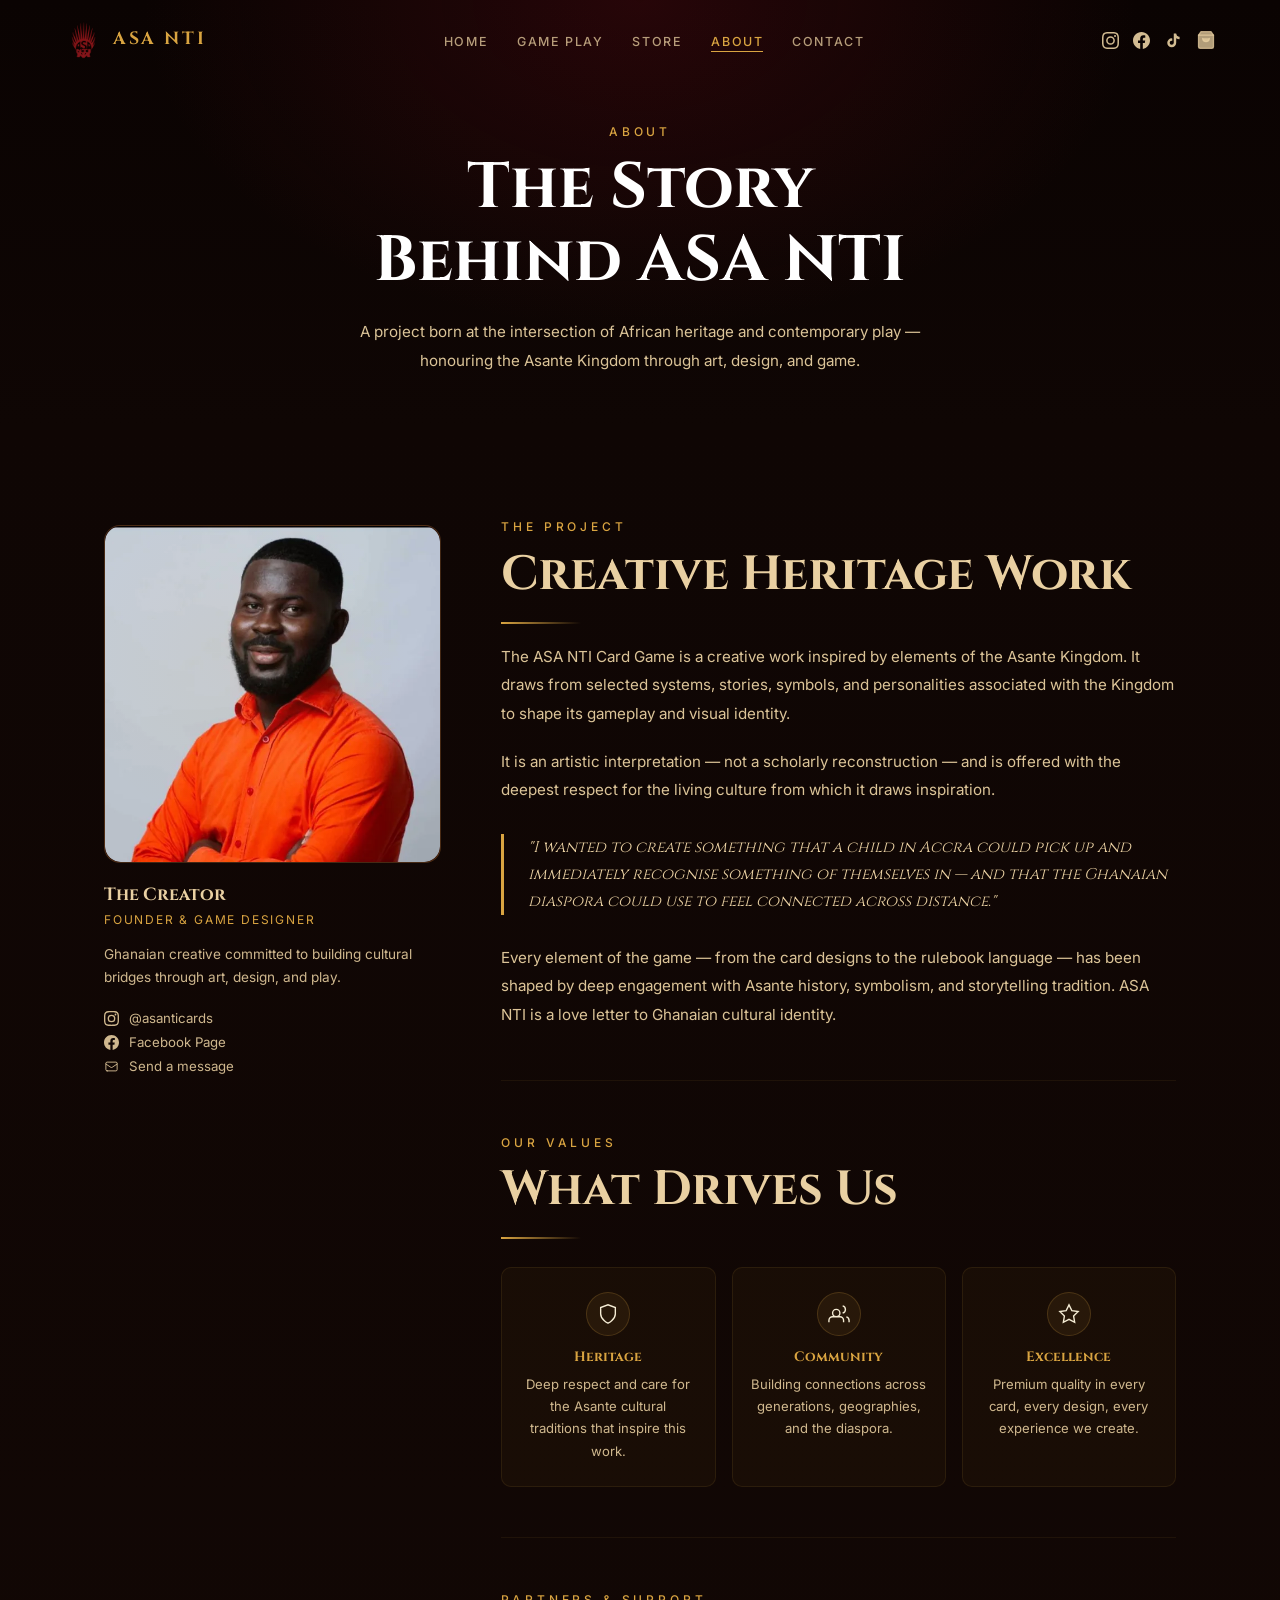
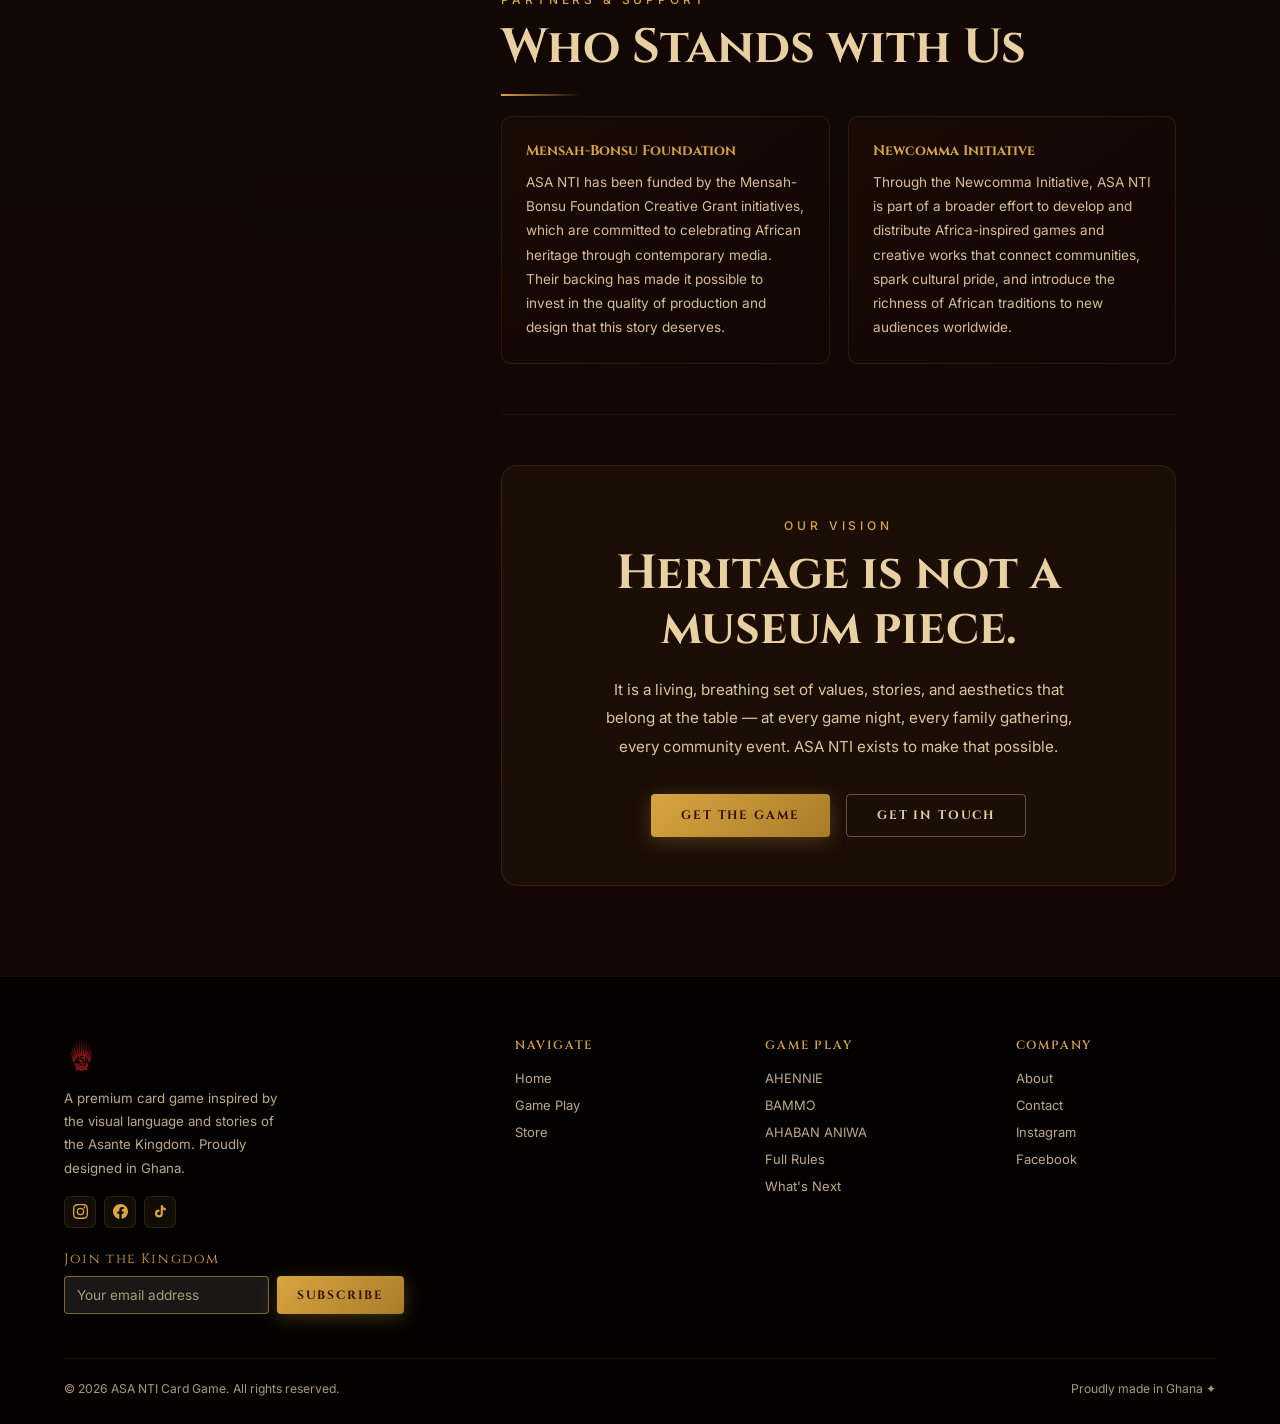
==== about.html @ e71001a2 "Fix the shipping tile, add newsletter signup everywhere, label the bundle saving Shipping - Over GH₵" ====
<!DOCTYPE html>
<html lang="en">
<head>
<meta charset="UTF-8">
<meta name="viewport" content="width=device-width, initial-scale=1.0">
<title>About — ASA NTI</title>
<meta name="description" content="The story behind ASA NTI — a card game celebrating Asante heritage, Adinkra symbolism and Ghanaian culture.">
<link rel="canonical" href="https://asanticards.com/about.html">
<meta name="theme-color" content="#0A0302">
<link rel="icon" href="images/favicon.ico" sizes="any">
<link rel="icon" type="image/png" sizes="32x32" href="images/favicon-32.png">
<link rel="icon" type="image/png" sizes="192x192" href="images/favicon-192.png">
<link rel="apple-touch-icon" href="images/apple-touch-icon.png">
<meta property="og:type" content="website">
<meta property="og:site_name" content="ASA NTI">
<meta property="og:title" content="About — ASA NTI">
<meta property="og:description" content="The story behind ASA NTI — a card game celebrating Asante heritage, Adinkra symbolism and Ghanaian culture.">
<meta property="og:url" content="https://asanticards.com/about.html">
<meta property="og:image" content="https://asanticards.com/images/og-image.jpg">
<meta property="og:image:width" content="1200">
<meta property="og:image:height" content="630">
<meta property="og:image:alt" content="The ASA NTI card game box">
<meta name="twitter:card" content="summary_large_image">
<meta name="twitter:title" content="About — ASA NTI">
<meta name="twitter:description" content="The story behind ASA NTI — a card game celebrating Asante heritage, Adinkra symbolism and Ghanaian culture.">
<meta name="twitter:image" content="https://asanticards.com/images/og-image.jpg">
<link rel="preconnect" href="https://fonts.googleapis.com">
<link rel="preconnect" href="https://fonts.gstatic.com" crossorigin>
<link href="https://fonts.googleapis.com/css2?family=Cinzel:wght@400;600;700;900&family=Cinzel+Decorative:wght@400;700&family=Inter:wght@300;400;500;600&display=swap" rel="stylesheet">
<script src="https://js.paystack.co/v1/inline.js" defer></script>
<link rel="stylesheet" href="css/main.css?v=20261025c">
</head>
<body>

<!-- MOBILE MENU -->
<div class="mobile-menu" id="mobileMenu">
  <button class="mobile-close" onclick="toggleMobile()">✕</button>
  <a href="index.html" onclick="toggleMobile()">Home</a>
  <a href="rules.html" onclick="toggleMobile()">Game Play</a>
  <a href="store.html" onclick="toggleMobile()">Store</a>
  <a href="about.html" onclick="toggleMobile()">About</a>
  <a href="contact.html" onclick="toggleMobile()">Contact</a>
</div>

<!-- NAV -->
<nav id="mainNav">
  <a class="nav-logo" href="index.html" aria-label="ASA NTI home"><img id="nav-logo-img" src="" alt="" style="height:42px;width:auto;object-fit:contain"><span class="nav-logo-text">ASA NTI</span></a>
  <ul class="nav-links">
    <li><a href="index.html" data-page="home">Home</a></li>
    <li><a href="rules.html" data-page="game">Game Play</a></li>
    <li><a href="store.html" data-page="store">Store</a></li>
    <li><a href="about.html" data-page="about" class="active">About</a></li>
    <li><a href="contact.html" data-page="contact">Contact</a></li>
  </ul>
  <div class="nav-social">
    <a href="https://www.instagram.com/asanticards/" target="_blank" aria-label="Instagram"><svg viewBox="0 0 24 24"><path d="M12 2.163c3.204 0 3.584.012 4.85.07 3.252.148 4.771 1.691 4.919 4.919.058 1.265.069 1.645.069 4.849 0 3.205-.012 3.584-.069 4.849-.149 3.225-1.664 4.771-4.919 4.919-1.266.058-1.644.07-4.85.07-3.204 0-3.584-.012-4.849-.07-3.26-.149-4.771-1.699-4.919-4.92-.058-1.265-.07-1.644-.07-4.849 0-3.204.013-3.583.07-4.849.149-3.227 1.664-4.771 4.919-4.919 1.266-.057 1.645-.069 4.849-.069zM12 0C8.741 0 8.333.014 7.053.072 2.695.272.273 2.69.073 7.052.014 8.333 0 8.741 0 12c0 3.259.014 3.668.072 4.948.2 4.358 2.618 6.78 6.98 6.98C8.333 23.986 8.741 24 12 24c3.259 0 3.668-.014 4.948-.072 4.354-.2 6.782-2.618 6.979-6.98.059-1.28.073-1.689.073-4.948 0-3.259-.014-3.667-.072-4.947-.196-4.354-2.617-6.78-6.979-6.98C15.668.014 15.259 0 12 0zm0 5.838a6.162 6.162 0 100 12.324 6.162 6.162 0 000-12.324zM12 16a4 4 0 110-8 4 4 0 010 8zm6.406-11.845a1.44 1.44 0 100 2.881 1.44 1.44 0 000-2.881z"/></svg></a>
    <a href="https://web.facebook.com/profile.php?id=61589211744830" target="_blank" aria-label="Facebook"><svg viewBox="0 0 24 24"><path d="M24 12.073c0-6.627-5.373-12-12-12s-12 5.373-12 12c0 5.99 4.388 10.954 10.125 11.854v-8.385H7.078v-3.47h3.047V9.43c0-3.007 1.792-4.669 4.533-4.669 1.312 0 2.686.235 2.686.235v2.953H15.83c-1.491 0-1.956.925-1.956 1.874v2.25h3.328l-.532 3.47h-2.796v8.385C19.612 23.027 24 18.062 24 12.073z"/></svg></a>
    <a href="https://www.tiktok.com/@asanticards" target="_blank" aria-label="TikTok"><svg viewBox="0 0 24 24"><path d="M19.59 6.69a4.83 4.83 0 01-3.77-4.25V2h-3.45v13.67a2.89 2.89 0 01-2.88 2.5 2.89 2.89 0 01-2.89-2.89 2.89 2.89 0 012.89-2.89c.28 0 .54.04.79.1V9.01a6.33 6.33 0 00-.79-.05 6.34 6.34 0 00-6.34 6.34 6.34 6.34 0 006.34 6.34 6.34 6.34 0 006.33-6.34V8.69a8.17 8.17 0 004.78 1.52V6.75a4.86 4.86 0 01-1.01-.06z"/></svg></a>
    <button class="cart-nav-btn" onclick="openCart()" aria-label="Cart">
      <svg viewBox="0 0 24 24" fill="none" stroke="currentColor" stroke-width="1.5" stroke-linecap="round" stroke-linejoin="round"><path d="M6 2L3 6v14a2 2 0 002 2h14a2 2 0 002-2V6l-3-4z"/><line x1="3" y1="6" x2="21" y2="6"/><path d="M16 10a4 4 0 01-8 0"/></svg>
      <span class="cart-badge" id="cartBadge">0</span>
    </button>
  </div>
  <button class="nav-toggle" onclick="toggleMobile()" aria-label="Menu"><span></span><span></span><span></span></button>
</nav>

<!-- ═══════════════════════ HOME ═══════════════════════ -->
<div id="about" class="page-section">
  <div class="page-hero" style="background:radial-gradient(ellipse at 50% 0%,rgba(123,15,26,0.25) 0%,transparent 55%),linear-gradient(180deg,#0A0302,#0F0604)">
    <div class="s-label">About</div>
    <h1 class="s-title hero-size">The Story<br>Behind ASA NTI</h1>
    <p class="s-body">A project born at the intersection of African heritage and contemporary play — honouring the Asante Kingdom through art, design, and game.</p>
  </div>

  <section style="background:linear-gradient(180deg,#0F0604,#130805)">
    <div class="section-wrap">
      <div class="creator-split reveal">
        <div class="creator-sidebar">
          <div class="creator-avatar-lg"><img src="images/creator.webp" width="600" height="611" loading="lazy" decoding="async" alt="The creator of ASA NTI" style="width:100%;height:100%;object-fit:cover;object-position:center top;border-radius:var(--r)"></div>
          <div class="creator-name">The Creator</div>
          <div class="creator-role">Founder & Game Designer</div>
          <p style="font-size:0.85rem;line-height:1.75;color:rgba(233,208,162,0.88)">Ghanaian creative committed to building cultural bridges through art, design, and play.</p>
          <div class="creator-links">
            <a href="https://www.instagram.com/asanticards/" target="_blank" class="creator-link"><svg viewBox="0 0 24 24"><path d="M12 2.163c3.204 0 3.584.012 4.85.07 3.252.148 4.771 1.691 4.919 4.919.058 1.265.069 1.645.069 4.849 0 3.205-.012 3.584-.069 4.849-.149 3.225-1.664 4.771-4.919 4.919-1.266.058-1.644.07-4.85.07-3.204 0-3.584-.012-4.849-.07-3.26-.149-4.771-1.699-4.919-4.92-.058-1.265-.07-1.644-.07-4.849 0-3.204.013-3.583.07-4.849.149-3.227 1.664-4.771 4.919-4.919 1.266-.057 1.645-.069 4.849-.069zM12 0C8.741 0 8.333.014 7.053.072 2.695.272.273 2.69.073 7.052.014 8.333 0 8.741 0 12c0 3.259.014 3.668.072 4.948.2 4.358 2.618 6.78 6.98 6.98C8.333 23.986 8.741 24 12 24c3.259 0 3.668-.014 4.948-.072 4.354-.2 6.782-2.618 6.979-6.98.059-1.28.073-1.689.073-4.948 0-3.259-.014-3.667-.072-4.947-.196-4.354-2.617-6.78-6.979-6.98C15.668.014 15.259 0 12 0zm0 5.838a6.162 6.162 0 100 12.324 6.162 6.162 0 000-12.324zM12 16a4 4 0 110-8 4 4 0 010 8zm6.406-11.845a1.44 1.44 0 100 2.881 1.44 1.44 0 000-2.881z"/></svg>@asanticards</a>
            <a href="https://web.facebook.com/profile.php?id=61589211744830" target="_blank" class="creator-link"><svg viewBox="0 0 24 24"><path d="M24 12.073c0-6.627-5.373-12-12-12s-12 5.373-12 12c0 5.99 4.388 10.954 10.125 11.854v-8.385H7.078v-3.47h3.047V9.43c0-3.007 1.792-4.669 4.533-4.669 1.312 0 2.686.235 2.686.235v2.953H15.83c-1.491 0-1.956.925-1.956 1.874v2.25h3.328l-.532 3.47h-2.796v8.385C19.612 23.027 24 18.062 24 12.073z"/></svg>Facebook Page</a>
            <a class="creator-link" href="contact.html"><svg viewBox="0 0 24 24"><path d="M3 8l7.89 5.26a2 2 0 002.22 0L21 8M5 19h14a2 2 0 002-2V7a2 2 0 00-2-2H5a2 2 0 00-2 2v10a2 2 0 002 2z" fill="none" stroke="currentColor" stroke-width="1.5" stroke-linecap="round"/></svg>Send a message</a>
          </div>
        </div>
        <div>
          <div class="about-section-block">
            <div class="s-label">The Project</div>
            <h2 class="s-title">Creative Heritage Work</h2>
            <div class="deco-line"></div>
            <p class="s-body" style="margin-bottom:1.2rem">The ASA NTI Card Game is a creative work inspired by elements of the Asante Kingdom. It draws from selected systems, stories, symbols, and personalities associated with the Kingdom to shape its gameplay and visual identity.</p>
            <p class="s-body" style="margin-bottom:1.2rem">It is an artistic interpretation — not a scholarly reconstruction — and is offered with the deepest respect for the living culture from which it draws inspiration.</p>
            <div class="pullquote">"I wanted to create something that a child in Accra could pick up and immediately recognise something of themselves in — and that the Ghanaian diaspora could use to feel connected across distance."</div>
            <p class="s-body">Every element of the game — from the card designs to the rulebook language — has been shaped by deep engagement with Asante history, symbolism, and storytelling tradition. ASA NTI is a love letter to Ghanaian cultural identity.</p>
          </div>
          <div class="about-section-block">
            <div class="s-label">Our Values</div>
            <h2 class="s-title">What Drives Us</h2>
            <div class="deco-line"></div>
            <div class="value-grid">
              <div class="value-item"><div class="value-icon"><svg viewBox="0 0 24 24"><path d="M12 22s8-4 8-10V5l-8-3-8 3v7c0 6 8 10 8 10z" fill="none" stroke="currentColor" stroke-width="1.5"/></svg></div><div class="value-title">Heritage</div><p class="value-text">Deep respect and care for the Asante cultural traditions that inspire this work.</p></div>
              <div class="value-item"><div class="value-icon"><svg viewBox="0 0 24 24"><path d="M17 21v-2a4 4 0 00-4-4H5a4 4 0 00-4 4v2M23 21v-2a4 4 0 00-3-3.87M9 7a4 4 0 100 8 4 4 0 000-8zM16 3.13a4 4 0 010 7.75" fill="none" stroke="currentColor" stroke-width="1.5"/></svg></div><div class="value-title">Community</div><p class="value-text">Building connections across generations, geographies, and the diaspora.</p></div>
              <div class="value-item"><div class="value-icon"><svg viewBox="0 0 24 24"><polygon points="12,2 15.09,8.26 22,9.27 17,14.14 18.18,21.02 12,17.77 5.82,21.02 7,14.14 2,9.27 8.91,8.26" fill="none" stroke="currentColor" stroke-width="1.5"/></svg></div><div class="value-title">Excellence</div><p class="value-text">Premium quality in every card, every design, every experience we create.</p></div>
            </div>
          </div>
          <div class="about-section-block">
            <div class="s-label">Partners & Support</div>
            <h2 class="s-title">Who Stands with Us</h2>
            <div class="deco-line"></div>
            <div class="partner-grid">
              <div class="partner-card"><div class="partner-name">Mensah-Bonsu Foundation</div><p class="partner-desc">ASA NTI has been funded by the Mensah-Bonsu Foundation Creative Grant initiatives, which are committed to celebrating African heritage through contemporary media. Their backing has made it possible to invest in the quality of production and design that this story deserves.</p></div>
              <div class="partner-card"><div class="partner-name">Newcomma Initiative</div><p class="partner-desc">Through the Newcomma Initiative, ASA NTI is part of a broader effort to develop and distribute Africa-inspired games and creative works that connect communities, spark cultural pride, and introduce the richness of African traditions to new audiences worldwide.</p></div>
            </div>
          </div>
          <div class="about-section-block">
            <div style="text-align:center;background:rgba(217,164,65,0.04);border:1px solid rgba(217,164,65,0.12);border-radius:var(--r);padding:48px 36px">
              <div class="s-label">Our Vision</div>
              <h2 class="s-title" style="text-align:center">Heritage is not a museum piece.</h2>
              <p class="s-body" style="max-width:480px;margin:1rem auto 2rem;text-align:center">It is a living, breathing set of values, stories, and aesthetics that belong at the table — at every game night, every family gathering, every community event. ASA NTI exists to make that possible.</p>
              <div style="display:flex;gap:1rem;justify-content:center;flex-wrap:wrap">
                <a class="btn btn-gold" href="store.html">Get the Game</a>
                <a class="btn btn-outline" href="contact.html">Get in Touch</a>
              </div>
            </div>
          </div>
        </div>
      </div>
    </div>
  </section>
</div>

<!-- ═══════════════════════ CONTACT ═══════════════════════ -->

<!-- ═══════════════════════ FOOTER ═══════════════════════ -->
<footer>
  <div class="footer-inner">
    <div class="footer-top">
      <div class="footer-brand">
        <a class="nav-logo" href="index.html"><img id="nav-logo-img" src="" alt="ASA NTI" style="height:42px;width:auto;object-fit:contain"></a>
        <p>A premium card game inspired by the visual language and stories of the Asante Kingdom. Proudly designed in Ghana.</p>
        <div class="footer-social">
          <a href="https://www.instagram.com/asanticards/" target="_blank" class="footer-soc" aria-label="Instagram"><svg viewBox="0 0 24 24"><path d="M12 2.163c3.204 0 3.584.012 4.85.07 3.252.148 4.771 1.691 4.919 4.919.058 1.265.069 1.645.069 4.849 0 3.205-.012 3.584-.069 4.849-.149 3.225-1.664 4.771-4.919 4.919-1.266.058-1.644.07-4.85.07-3.204 0-3.584-.012-4.849-.07-3.26-.149-4.771-1.699-4.919-4.92-.058-1.265-.07-1.644-.07-4.849 0-3.204.013-3.583.07-4.849.149-3.227 1.664-4.771 4.919-4.919 1.266-.057 1.645-.069 4.849-.069zM12 0C8.741 0 8.333.014 7.053.072 2.695.272.273 2.69.073 7.052.014 8.333 0 8.741 0 12c0 3.259.014 3.668.072 4.948.2 4.358 2.618 6.78 6.98 6.98C8.333 23.986 8.741 24 12 24c3.259 0 3.668-.014 4.948-.072 4.354-.2 6.782-2.618 6.979-6.98.059-1.28.073-1.689.073-4.948 0-3.259-.014-3.667-.072-4.947-.196-4.354-2.617-6.78-6.979-6.98C15.668.014 15.259 0 12 0zm0 5.838a6.162 6.162 0 100 12.324 6.162 6.162 0 000-12.324zM12 16a4 4 0 110-8 4 4 0 010 8zm6.406-11.845a1.44 1.44 0 100 2.881 1.44 1.44 0 000-2.881z"/></svg></a>
          <a href="https://web.facebook.com/profile.php?id=61589211744830" target="_blank" class="footer-soc" aria-label="Facebook"><svg viewBox="0 0 24 24"><path d="M24 12.073c0-6.627-5.373-12-12-12s-12 5.373-12 12c0 5.99 4.388 10.954 10.125 11.854v-8.385H7.078v-3.47h3.047V9.43c0-3.007 1.792-4.669 4.533-4.669 1.312 0 2.686.235 2.686.235v2.953H15.83c-1.491 0-1.956.925-1.956 1.874v2.25h3.328l-.532 3.47h-2.796v8.385C19.612 23.027 24 18.062 24 12.073z"/></svg></a>
          <a href="https://www.tiktok.com/@asanticards" target="_blank" class="footer-soc" aria-label="TikTok"><svg viewBox="0 0 24 24"><path d="M19.59 6.69a4.83 4.83 0 01-3.77-4.25V2h-3.45v13.67a2.89 2.89 0 01-2.88 2.5 2.89 2.89 0 01-2.89-2.89 2.89 2.89 0 012.89-2.89c.28 0 .54.04.79.1V9.01a6.33 6.33 0 00-.79-.05 6.34 6.34 0 00-6.34 6.34 6.34 6.34 0 006.34 6.34 6.34 6.34 0 006.33-6.34V8.69a8.17 8.17 0 004.78 1.52V6.75a4.86 4.86 0 01-1.01-.06z"/></svg></a>
        </div>
        <div class="footer-nl">
          <div class="footer-nl-title">Join the Kingdom</div>
          <form class="nl-form" onsubmit="event.preventDefault();handleNewsletterSubmit(this)">
            <input class="nl-input" type="email" placeholder="Your email address" aria-label="Email address" autocomplete="email" required>
            <button class="btn btn-gold btn-sm" type="submit">Subscribe</button>
          </form>
        </div>
      </div>
      <div class="footer-col">
        <h4>Navigate</h4>
        <ul>
          <li><a href="index.html">Home</a></li>
          <li><a href="rules.html">Game Play</a></li>
          <li><a href="store.html">Store</a></li>
        </ul>
      </div>
      <div class="footer-col">
        <h4>Game Play</h4>
        <ul>
          <li><a href="rules.html">AHENNIE</a></li>
          <li><a href="rules.html">BAMMƆ</a></li>
          <li><a href="rules.html">AHABAN ANIWA</a></li>
          <li><a href="rules.html">Full Rules</a></li>
          <li><a href="rules.html">What's Next</a></li>
        </ul>
      </div>
      <div class="footer-col">
        <h4>Company</h4>
        <ul>
          <li><a href="about.html">About</a></li>
          <li><a href="contact.html">Contact</a></li>
          <li><a href="https://www.instagram.com/asanticards/" target="_blank">Instagram</a></li>
          <li><a href="https://web.facebook.com/profile.php?id=61589211744830" target="_blank">Facebook</a></li>
        </ul>
      </div>
    </div>
    <div class="footer-bottom">
      <span>© <span class="footer-year">2026</span> ASA NTI Card Game. All rights reserved.</span>
      <span>Proudly made in Ghana ✦</span>
    </div>
  </div>
</footer>



<!-- ═══════════ CART DRAWER ═══════════ -->
<div class="cart-overlay" id="cartOverlay" onclick="closeCart()"></div>
<div class="cart-drawer" id="cartDrawer">
  <div class="cart-head">
    <div class="cart-title">Your Cart</div>
    <button class="cart-close" onclick="closeCart()"><svg viewBox="0 0 24 24"><path d="M18 6L6 18M6 6l12 12"/></svg></button>
  </div>
  <div class="cart-body" id="cartBody">
    <div class="cart-empty" id="cartEmpty">
      <svg viewBox="0 0 24 24"><path d="M6 2L3 6v14a2 2 0 002 2h14a2 2 0 002-2V6l-3-4z"/><line x1="3" y1="6" x2="21" y2="6"/><path d="M16 10a4 4 0 01-8 0"/></svg>
      <div>Your cart is empty</div>
      <div style="font-size:0.75rem;margin-top:6px;opacity:0.6">Add a product to get started</div>
    </div>
  </div>
  <div class="cart-foot" id="cartFoot" style="display:none">
    <div class="cart-subtotal"><span>Subtotal</span><span id="cartSubtotal">GH₵ 0</span></div>
    <div class="cart-subtotal"><span>Shipping</span><span id="cartShippingDisplay">Calculated at checkout</span></div>
    <div class="cart-total-row"><span>Total</span><span id="cartTotal">GH₵ 0</span></div>
    <button class="cart-checkout-btn" onclick="openCheckout()">Proceed to Checkout →</button>
    <p style="font-size:0.75rem;color:rgba(233,208,162,0.73);text-align:center;margin-top:10px">Secure payment via Paystack ✦ Free shipping over GH₵ 200</p>
  </div>
</div>

<!-- ═══════════ CHECKOUT MODAL ═══════════ -->
<div class="modal-overlay" id="checkoutOverlay">
  <div class="checkout-modal" id="checkoutModal">
    <div class="checkout-head">
      <div class="checkout-title" id="checkoutModalTitle">Checkout</div>
      <button class="cart-close" onclick="closeCheckout()"><svg viewBox="0 0 24 24"><path d="M18 6L6 18M6 6l12 12"/></svg></button>
    </div>
    <div id="checkoutContent">
      <div class="checkout-body">
        <div class="checkout-grid">
          <div class="co-section-title">Contact Details</div>
          <div class="co-field"><label class="co-label">First Name</label><input class="co-input" id="co_first" placeholder="Kwame" autocomplete="given-name"></div>
          <div class="co-field"><label class="co-label">Last Name</label><input class="co-input" id="co_last" placeholder="Mensah" autocomplete="family-name"></div>
          <div class="co-field full"><label class="co-label">Email Address</label><input class="co-input" id="co_email" type="email" placeholder="you@email.com" autocomplete="email"></div>
          <div class="co-field full"><label class="co-label">Phone Number</label><input class="co-input" id="co_phone" type="tel" placeholder="+233 24 000 0000" autocomplete="tel"></div>

          <div class="co-section-title">Delivery Address</div>
          <div class="co-field full"><label class="co-label">Street Address</label><input class="co-input" id="co_addr" placeholder="123 Independence Ave" autocomplete="street-address"></div>
          <div class="co-field"><label class="co-label">City</label><input class="co-input" id="co_city" placeholder="Accra" autocomplete="address-level2"></div>
          <div class="co-field"><label class="co-label">Country</label>
            <select class="co-input" id="co_country">
              <option value="GH">Ghana</option>
              <option value="NG">Nigeria</option>
              <option value="UK">United Kingdom</option>
              <option value="US">United States</option>
              <option value="CA">Canada</option>
              <option value="other">Other</option>
            </select>
          </div>

          <div class="co-section-title">Shipping Method</div>
          <div class="shipping-options">
            <div class="ship-opt selected" id="ship_standard" onclick="selectShipping('standard',0)">
              <div class="ship-opt-name">Standard</div>
              <div class="ship-opt-days">3–5 business days</div>
              <div class="ship-opt-price" id="ship_standard_price">Free</div>
            </div>
            <div class="ship-opt" id="ship_express" onclick="selectShipping('express',30)">
              <div class="ship-opt-name">Express</div>
              <div class="ship-opt-days">1–2 business days</div>
              <div class="ship-opt-price">GH₵ 30</div>
            </div>
            <div class="ship-opt" id="ship_diaspora" onclick="selectShipping('diaspora',80)">
              <div class="ship-opt-name">Diaspora</div>
              <div class="ship-opt-days">7–14 business days</div>
              <div class="ship-opt-price">GH₵ 80</div>
            </div>
          </div>

          <div class="co-section-title">Order Summary</div>
          <div class="co-order-summary">
            <div id="coOrderLines"></div>
            <div class="co-order-line"><span>Shipping</span><span id="coShippingLine">Free</span></div>
            <div class="co-order-line total"><span>Total</span><span id="coTotal">GH₵ 0</span></div>
          </div>

          <button class="paystack-btn" id="paystackBtn" onclick="initiatePaystack()">
            <span>Pay Securely</span>
            <span class="paystack-logo">via PAYSTACK</span>
          </button>
          <p style="grid-column:1/-1;text-align:center;font-size:0.75rem;color:rgba(233,208,162,0.73);margin-top:-6px">256-bit SSL encryption · Your data is always protected</p>
        </div>
      </div>
    </div>
  </div>
</div>

<!-- ═══════════ TOAST CONTAINER ═══════════ -->
<div class="toast-wrap" id="toastWrap"></div>

<script src="js/main.js?v=20261025c"></script>
</body>
---- css/main.css ----
*,*::before,*::after{box-sizing:border-box;margin:0;padding:0}
:root{
  --red:#7B0F1A;--red-dark:#4A0910;--red-light:#9E2030;
  --gold:#D9A441;--gold-dark:#A87C28;--gold-light:#EFC96A;
  --cream:#E9D0A2;--cream-light:#F5ECD4;
  --brown:#4A1C12;--brown-dark:#2E1009;
  --green:#5E7B52;--green-dark:#3D5236;
  --orange:#C46A2D;--sand:#F0E4C8;
  --text-light:#F5ECD4;--text-dark:#2E1009;
  --r:16px;--r-sm:10px;
  --shadow:0 8px 40px rgba(74,28,18,0.18);
  --shadow-gold:0 4px 24px rgba(217,164,65,0.22);
}
html{scroll-behavior:smooth}
body{font-family:'Inter',sans-serif;background:#0F0604;color:var(--text-light);overflow-x:hidden}

/* PATTERNS */
.adinkra-bg{position:absolute;inset:0;pointer-events:none;overflow:hidden;opacity:0.06;background-image:repeating-linear-gradient(0deg,transparent,transparent 59px,rgba(217,164,65,0.4) 59px,rgba(217,164,65,0.4) 60px),repeating-linear-gradient(90deg,transparent,transparent 59px,rgba(217,164,65,0.4) 59px,rgba(217,164,65,0.4) 60px)}
.adinkra-dots{position:absolute;inset:0;pointer-events:none;overflow:hidden;background-image:radial-gradient(circle,rgba(217,164,65,0.1) 1px,transparent 1px);background-size:40px 40px}
.deco-line{width:80px;height:2px;background:linear-gradient(90deg,var(--gold),transparent);margin:1.2rem 0}
.deco-line.center{margin:1.2rem auto;background:linear-gradient(90deg,transparent,var(--gold),transparent);width:120px}
.gold-text{color:var(--gold)}
.cream-text{color:var(--cream)}

/* NAV */
nav{position:fixed;top:0;left:0;right:0;z-index:200;padding:20px 5%;display:flex;align-items:center;justify-content:space-between;transition:all 0.4s ease;background:transparent}
nav.scrolled{background:rgba(8,2,1,0.94);backdrop-filter:blur(24px);padding:13px 5%;border-bottom:1px solid rgba(217,164,65,0.13)}
.nav-logo{display:flex;align-items:center;text-decoration:none;line-height:1}
.nav-logo small{display:block;font-size:0.75rem;font-family:'Inter',sans-serif;font-weight:300;letter-spacing:0.28em;color:rgba(233,208,162,0.9);text-transform:uppercase;margin-top:3px}
.nav-links{display:flex;gap:1.8rem;list-style:none}
.nav-links a{color:rgba(233,208,162,0.75);text-decoration:none;font-size:0.78rem;letter-spacing:0.13em;text-transform:uppercase;font-weight:500;transition:color 0.3s;position:relative;padding-bottom:3px}
.nav-links a::after{content:'';position:absolute;bottom:0;left:0;width:0;height:1px;background:var(--gold);transition:width 0.3s}
.nav-links a:hover,.nav-links a.active{color:var(--gold)}
.nav-links a:hover::after,.nav-links a.active::after{width:100%}
.nav-social{display:flex;gap:0.9rem;align-items:center}
.nav-social a{color:rgba(233,208,162,0.9);text-decoration:none;transition:color 0.3s;display:flex;align-items:center}
.nav-social a:hover{color:var(--gold)}
.nav-social svg{width:17px;height:17px;fill:currentColor}
.nav-toggle{display:none;flex-direction:column;gap:5px;cursor:pointer;background:none;border:none;padding:4px;position:relative;z-index:202}
.nav-toggle span{width:24px;height:2px;background:var(--cream);transition:all 0.3s;display:block;border-radius:1px}
.nav-toggle svg {pointer-events: none;}
.nav-toggle.active span:nth-child(1){transform:translateY(6.5px) rotate(45deg)}
.nav-toggle.active span:nth-child(2){opacity:0}
.nav-toggle.active span:nth-child(3){transform:translateY(-6.5px) rotate(-45deg)}

/* MOBILE MENU */
.mobile-menu{position:fixed;inset:0;background:rgba(6,2,1,0.98);z-index:199;display:flex;flex-direction:column;align-items:center;justify-content:center;gap:2rem;transform:translateX(100%);transition:transform 0.4s ease}
.mobile-menu.open{transform:none}
.mobile-menu a{color:var(--cream);text-decoration:none;font-family:'Cinzel',serif;font-size:1.15rem;letter-spacing:0.15em;transition:color 0.3s}
.mobile-menu a:hover{color:var(--gold)}
.mobile-close{position:absolute;top:20px;right:5%;background:none;border:none;color:rgba(233,208,162,0.9);font-size:1.4rem;cursor:pointer;font-family:'Cinzel',serif;z-index:201;padding:10px;line-height:1}

/* PAGE SECTIONS */
.page-section{display:block}


/* HERO */
.hero{min-height:100vh;position:relative;display:flex;align-items:center;background:radial-gradient(ellipse at 65% 45%,rgba(123,15,26,0.45) 0%,transparent 55%),radial-gradient(ellipse at 15% 75%,rgba(74,28,18,0.55) 0%,transparent 50%),linear-gradient(155deg,#0A0302 0%,#180608 40%,#0A0302 100%);overflow:hidden}
.hero-inner{max-width:1200px;margin:0 auto;padding:120px 5% 80px;display:grid;grid-template-columns:1fr 1fr;gap:60px;align-items:center;width:100%}
.hero-tag{display:inline-block;font-size:0.75rem;letter-spacing:0.3em;text-transform:uppercase;color:var(--gold);border:1px solid rgba(217,164,65,0.3);padding:6px 16px;border-radius:20px;margin-bottom:1.5rem;animation:fadeUp 0.7s ease both}
.hero-h1{font-family:'Cinzel',serif;font-size:clamp(3.5rem,6.5vw,5.8rem);font-weight:900;line-height:0.93;color:#fff;animation:fadeUp 0.45s 0.04s ease both}
.hero-h1 span{color:var(--gold);display:block}
.hero-sub{font-family:'Cinzel',serif;font-size:clamp(0.82rem,1.4vw,1rem);color:var(--cream);letter-spacing:0.13em;margin:1rem 0 1.4rem;animation:fadeUp 0.45s 0.08s ease both}
.hero-body{color:rgba(233,208,162,0.93);font-size:0.93rem;line-height:1.85;margin-bottom:2.2rem;max-width:420px;animation:fadeUp 0.45s 0.11s ease both}
.hero-ctas{display:flex;gap:1rem;flex-wrap:wrap;animation:fadeUp 0.45s 0.15s ease both}
.hero-stats{display:flex;gap:2rem;margin-top:2.5rem;animation:fadeUp 0.45s 0.19s ease both}
.hero-stat{text-align:center}
.hero-stat-num{font-family:'Cinzel',serif;font-size:1.6rem;font-weight:700;color:var(--gold);display:block}
.hero-stat-label{font-size:0.75rem;letter-spacing:0.18em;text-transform:uppercase;color:rgba(233,208,162,0.83)}

/* HERO VISUAL */
.hero-visual{display:flex;align-items:center;justify-content:center;animation:fadeUp 0.45s 0.12s ease both;position:relative}
.card-stack{position:relative;width:340px;height:440px}
.card-item{position:absolute;width:215px;height:305px;border-radius:16px;border:1.5px solid rgba(217,164,65,0.35);display:flex;flex-direction:column;align-items:center;justify-content:center;font-family:'Cinzel',serif;transition:transform 0.4s ease;cursor:pointer}
.card-item:nth-child(1){background:linear-gradient(145deg,#7B0F1A,#4A0910);top:65px;left:0;transform:rotate(-7deg);box-shadow:0 20px 60px rgba(0,0,0,0.55)}
.card-item:nth-child(2){background:linear-gradient(145deg,#3D5236,#28361D);top:85px;left:60px;transform:rotate(-1.5deg);box-shadow:0 20px 60px rgba(0,0,0,0.55)}
.card-item:nth-child(3){background:linear-gradient(145deg,#1C0B05,#3A1D10);top:25px;left:120px;transform:rotate(5.5deg);box-shadow:0 20px 60px rgba(0,0,0,0.55);border-color:var(--gold)}
.card-item:hover{transform:rotate(0deg) translateY(-12px) scale(1.06)!important;z-index:10}
.card-suit-icon{width:68px;height:68px;margin-bottom:14px;border:1.5px solid var(--gold);border-radius:50%;display:flex;align-items:center;justify-content:center}
.card-suit-icon svg{width:36px;height:36px;fill:var(--gold)}
.card-name{color:var(--gold);font-size:0.75rem;letter-spacing:0.2em;text-align:center;font-weight:700}
.card-theme{color:rgba(233,208,162,0.85);font-size:0.75rem;letter-spacing:0.15em;margin-top:5px;text-align:center;font-family:'Inter',sans-serif}
.float-sym{position:absolute;font-family:'Cinzel',serif;color:rgba(217,164,65,0.12);font-size:5rem;font-weight:700;animation:float 6s ease-in-out infinite;pointer-events:none;user-select:none}
.float-sym:nth-child(1){top:-10px;right:-20px}
.float-sym:nth-child(2){bottom:20px;right:0;font-size:3rem;animation-delay:-2.5s}
.float-sym:nth-child(3){top:35%;left:-25px;font-size:2rem;animation-delay:-4s}

/* BUTTONS */
.btn{display:inline-block;text-decoration:none;border:none;cursor:pointer;font-family:'Cinzel',serif;font-weight:700;letter-spacing:0.15em;text-transform:uppercase;transition:all 0.3s;border-radius:4px}
.btn-gold{background:linear-gradient(135deg,var(--gold),var(--gold-dark));color:var(--brown-dark);font-size:0.76rem;padding:13px 30px;box-shadow:0 4px 18px rgba(217,164,65,0.28)}
.btn-gold:hover{background:linear-gradient(135deg,var(--gold-light),var(--gold));transform:translateY(-2px);box-shadow:0 8px 28px rgba(217,164,65,0.42)}
.btn-outline{background:transparent;color:var(--cream);font-size:0.76rem;padding:12px 30px;border:1px solid rgba(233,208,162,0.35)}
.btn-outline:hover{border-color:var(--gold);color:var(--gold);transform:translateY(-2px)}
.btn-red{background:linear-gradient(135deg,var(--red),var(--red-dark));color:var(--cream);font-size:0.76rem;padding:13px 30px}
.btn-red:hover{background:linear-gradient(135deg,var(--red-light),var(--red));transform:translateY(-2px)}
.btn-sm{padding:9px 20px;font-size:0.75rem}

/* SECTIONS */
section{position:relative;overflow:hidden}
.section-wrap{max-width:1200px;margin:0 auto;padding:90px 5%}
.section-wrap.narrow{max-width:800px}
.section-wrap.wide{max-width:1400px}
.s-label{display:inline-block;font-size:0.75rem;letter-spacing:0.32em;text-transform:uppercase;color:var(--gold);margin-bottom:0.8rem;font-weight:500}
.s-title{font-family:'Cinzel',serif;font-size:clamp(1.9rem,3.8vw,3rem);font-weight:700;line-height:1.15;color:var(--cream);margin-bottom:1.2rem}
.s-title.hero-size{font-size:clamp(2.5rem,5vw,4rem);color:#fff}
.s-body{color:rgba(233,208,162,0.94);font-size:0.95rem;line-height:1.88}
.page-hero{text-align:center;padding:120px 5% 50px;position:relative;background:radial-gradient(ellipse at 50% 0%,rgba(123,15,26,0.28) 0%,transparent 55%)}
.page-hero .s-title{color:#fff;text-align:center}
.page-hero .s-body{max-width:580px;margin:1.2rem auto 0;text-align:center}
.pullquote{border-left:3px solid var(--gold);padding-left:1.5rem;margin:1.8rem 0;font-family:'Cinzel',serif;font-size:0.97rem;color:var(--cream);font-style:italic;line-height:1.75}

/* CARDS */
.glass-card{background:linear-gradient(145deg,rgba(26,10,4,0.9),rgba(16,6,3,0.9));border:1px solid rgba(217,164,65,0.14);border-radius:var(--r);padding:32px;transition:border-color 0.3s,transform 0.3s}
.glass-card:hover{border-color:rgba(217,164,65,0.3);transform:translateY(-4px)}
.gold-card{background:linear-gradient(145deg,rgba(217,164,65,0.08),rgba(168,124,40,0.05));border:1px solid rgba(217,164,65,0.22);border-radius:var(--r);padding:28px}

/* REVEAL ANIMATION */
.reveal{opacity:0;transform:translateY(16px);transition:opacity 0.4s ease,transform 0.4s ease}
.reveal.visible{opacity:1;transform:none}
.reveal-left{opacity:0;transform:translateX(-18px);transition:opacity 0.4s ease,transform 0.4s ease}
.reveal-left.visible{opacity:1;transform:none}
.reveal-right{opacity:0;transform:translateX(18px);transition:opacity 0.4s ease,transform 0.4s ease}
.reveal-right.visible{opacity:1;transform:none}

/* KEYFRAMES */
@keyframes fadeUp{from{opacity:0;transform:translateY(28px)}to{opacity:1;transform:none}}
@keyframes float{0%,100%{transform:translateY(0)}50%{transform:translateY(-16px)}}
@keyframes pulse{0%,100%{opacity:0.6}50%{opacity:1}}

/* ─────────── HOME ─────────── */
.about-split{display:grid;grid-template-columns:1fr 1fr;gap:80px;align-items:center}
.img-frame{background:none;border:none;border-radius:0;aspect-ratio:3/4;display:flex;align-items:center;justify-content:center;position:relative;overflow:visible}
.img-frame::before{content:none}
.img-frame-text{font-family:'Cinzel Decorative',serif;font-size:3.5rem;color:rgba(217,164,65,0.14);text-align:center;line-height:1.1;z-index:1;position:relative}
.img-badge{position:absolute;bottom:-18px;right:-18px;background:linear-gradient(135deg,var(--gold),var(--gold-dark));color:var(--brown-dark);font-family:'Cinzel',serif;font-weight:700;font-size:0.75rem;letter-spacing:0.1em;text-transform:uppercase;padding:11px 18px;border-radius:8px;box-shadow:var(--shadow-gold)}

/* SUITS */
.suits-grid{display:grid;grid-template-columns:repeat(3,1fr);gap:22px}
.suit-card{background:linear-gradient(160deg,#1A0A04,#100604);border:1px solid rgba(217,164,65,0.13);border-radius:var(--r);padding:38px 26px;text-align:center;position:relative;overflow:hidden;transition:all 0.4s ease;cursor:default}
.suit-card:hover{transform:translateY(-8px);box-shadow:0 20px 60px rgba(0,0,0,0.4)}
.suit-card::after{content:'';position:absolute;inset:0;opacity:0;transition:opacity 0.4s}
.suit-card.s-gold:hover{border-color:var(--gold)}
.suit-card.s-gold::after{background:radial-gradient(ellipse at 50% 0%,rgba(217,164,65,0.09) 0%,transparent 65%)}
.suit-card.s-red:hover{border-color:rgba(123,15,26,0.8)}
.suit-card.s-red::after{background:radial-gradient(ellipse at 50% 0%,rgba(123,15,26,0.18) 0%,transparent 65%)}
.suit-card.s-green:hover{border-color:rgba(94,123,82,0.7)}
.suit-card.s-green::after{background:radial-gradient(ellipse at 50% 0%,rgba(94,123,82,0.14) 0%,transparent 65%)}
.suit-card:hover::after{opacity:1}
.suit-icon{width:88px;height:88px;border-radius:50%;margin:0 auto 1.4rem;display:flex;align-items:center;justify-content:center;position:relative;z-index:1}
.suit-icon svg{width:48px;height:48px}
.s-gold .suit-icon{background:rgba(217,164,65,0.09);border:1.5px solid rgba(217,164,65,0.35)}
.s-gold .suit-icon svg{fill:var(--gold)}
.s-red .suit-icon{background:rgba(123,15,26,0.18);border:1.5px solid rgba(123,15,26,0.5)}
.s-red .suit-icon svg{fill:#e87a7a}
.s-green .suit-icon{background:rgba(94,123,82,0.12);border:1.5px solid rgba(94,123,82,0.38)}
.s-green .suit-icon svg{fill:#8eba80}
.suit-name{font-family:'Cinzel',serif;font-size:1.1rem;font-weight:700;margin-bottom:4px;position:relative;z-index:1}
.s-gold .suit-name{color:var(--gold)}
.s-red .suit-name{color:#e87a7a}
.s-green .suit-name{color:#8eba80}
.suit-theme{font-size:0.75rem;letter-spacing:0.25em;text-transform:uppercase;color:rgba(233,208,162,0.8);margin-bottom:1.1rem;font-weight:500;position:relative;z-index:1}
.suit-desc{font-size:0.87rem;line-height:1.78;color:rgba(233,208,162,0.9);position:relative;z-index:1}
.suit-bg-glyph{position:absolute;bottom:-20px;right:-5px;font-family:'Cinzel Decorative',serif;font-size:8rem;font-weight:700;opacity:0.035;pointer-events:none;line-height:1}

/* RULES GRID */
.rules-grid{display:grid;grid-template-columns:1fr 1fr;gap:18px}
.rule-block{background:linear-gradient(145deg,#1A0A04,#120604);border:1px solid rgba(217,164,65,0.1);border-radius:var(--r-sm);padding:28px;display:flex;gap:18px;align-items:flex-start;transition:border-color 0.3s}
.rule-block:hover{border-color:rgba(217,164,65,0.28)}
.rule-icon{width:46px;height:46px;border-radius:10px;flex-shrink:0;background:rgba(217,164,65,0.08);border:1px solid rgba(217,164,65,0.22);display:flex;align-items:center;justify-content:center}
.rule-icon svg{width:22px;height:22px;fill:var(--gold)}
.rule-title{font-family:'Cinzel',serif;font-size:0.92rem;font-weight:700;color:var(--cream);margin-bottom:7px}
.rule-body{font-size:0.86rem;line-height:1.75;color:rgba(233,208,162,0.89)}

/* NEWSLETTER */
.nl-wrap{max-width:580px;margin:0 auto;text-align:center;padding:90px 5%}
.nl-form{display:flex;gap:10px;margin-top:1.8rem;flex-wrap:wrap}
.nl-input{flex:1;min-width:200px;padding:13px 18px;background:rgba(255,255,255,0.09);border:1px solid rgba(217,164,65,0.55);border-radius:4px;color:var(--cream);font-size:0.88rem;font-family:'Inter',sans-serif;outline:none;transition:border-color 0.3s}
.nl-input::placeholder{color:rgba(233,208,162,0.7)}
.nl-input:focus{border-color:var(--gold)}

/* ─────────── STORY PAGE ─────────── */
.story-hero{min-height:65vh;position:relative;display:flex;align-items:center;justify-content:center;text-align:center;background:radial-gradient(ellipse at 50% 60%,rgba(123,15,26,0.35) 0%,transparent 60%),linear-gradient(180deg,#0A0302 0%,#160608 100%);overflow:hidden}
.story-hero-inner{max-width:700px;padding:120px 5% 80px;position:relative;z-index:1}
.story-chapter{position:relative;padding:0;border-bottom:1px solid rgba(217,164,65,0.07)}
.story-chapter:last-child{border-bottom:none}
.story-chapter-inner{max-width:1200px;margin:0 auto;padding:80px 5%;display:grid;grid-template-columns:1fr 2fr;gap:80px;align-items:center}
.story-symbol{width:180px;height:180px;border-radius:50%;display:flex;align-items:center;justify-content:center;position:relative;margin:0 auto}
.story-symbol svg{width:96px;height:96px}.story-symbol img{width:110px;height:110px;object-fit:contain}
.story-symbol::before,.story-symbol::after{content:'';position:absolute;border-radius:50%;border:1px solid currentColor}
.story-symbol::before{inset:-14px;opacity:0.18}
.story-symbol::after{inset:-28px;opacity:0.08}
.story-symbol.sym-gold{background:rgba(217,164,65,0.07);color:var(--gold)}
.story-symbol.sym-gold svg{fill:var(--gold)}
.story-symbol.sym-red{background:rgba(123,15,26,0.14);color:#e87a7a}
.story-symbol.sym-red svg{fill:#e87a7a}
.story-symbol.sym-green{background:rgba(94,123,82,0.1);color:#8eba80}
.story-symbol.sym-green svg{fill:#8eba80}
.story-translation{font-family:'Cinzel',serif;font-style:italic;color:rgba(233,208,162,0.83);font-size:0.85rem;letter-spacing:0.08em;margin-bottom:1.3rem}
.story-lore{color:rgba(233,208,162,0.94);font-size:0.95rem;line-height:1.9;margin-bottom:1.4rem}
.story-card-preview{display:flex;gap:10px;margin-top:1.8rem}
.mini-card{width:80px;height:112px;border-radius:8px;border:1px solid rgba(217,164,65,0.25);display:flex;flex-direction:column;align-items:center;justify-content:center;gap:6px;font-family:'Cinzel',serif;font-size:0.75rem;letter-spacing:0.1em;cursor:pointer;transition:all 0.3s}
.mini-card:hover{transform:translateY(-6px)}
.mini-card svg{width:28px;height:28px}.mini-card img{width:32px;height:32px;object-fit:contain}
.mini-card.mc-gold{background:linear-gradient(145deg,rgba(217,164,65,0.12),rgba(168,124,40,0.06));color:var(--gold)}
.mini-card.mc-gold svg{fill:var(--gold)}
.mini-card.mc-red{background:linear-gradient(145deg,rgba(123,15,26,0.2),rgba(74,9,16,0.15));color:#e87a7a}
.mini-card.mc-red svg{fill:#e87a7a}
.mini-card.mc-green{background:linear-gradient(145deg,rgba(94,123,82,0.15),rgba(61,82,54,0.1));color:#8eba80}
.mini-card.mc-green svg{fill:#8eba80}
.story-timeline{position:relative;padding-left:40px;margin-top:60px}
.story-timeline::before{content:'';position:absolute;left:11.5px;top:0;bottom:0;width:1px;background:linear-gradient(180deg,var(--gold),rgba(217,164,65,0.1))}
.timeline-item{position:relative;margin-bottom:40px}
.timeline-dot{position:absolute;left:-36px;top:4px;width:16px;height:16px;border-radius:50%;border:2px solid var(--gold);background:#0F0604;display:flex;align-items:center;justify-content:center}
.timeline-dot::after{content:'';width:6px;height:6px;border-radius:50%;background:var(--gold)}
.timeline-label{font-size:0.75rem;letter-spacing:0.2em;text-transform:uppercase;color:var(--gold);margin-bottom:6px}
.timeline-text{font-size:0.9rem;line-height:1.8;color:rgba(233,208,162,0.93)}

/* ─────────── RULES PAGE ─────────── */
.rules-hero{background:radial-gradient(ellipse at 50% 0%,rgba(74,28,18,0.35) 0%,transparent 55%),linear-gradient(180deg,#0A0302,#0F0604)}
.accordion-item{border:1px solid rgba(217,164,65,0.1);border-radius:var(--r-sm);margin-bottom:10px;overflow:hidden}
.acc-header{width:100%;background:linear-gradient(90deg,rgba(26,10,4,0.9),rgba(18,6,3,0.9));border:none;padding:18px 22px;display:flex;justify-content:space-between;align-items:center;cursor:pointer;text-align:left;transition:background 0.3s}
.acc-header:hover{background:linear-gradient(90deg,rgba(32,13,5,0.9),rgba(22,8,4,0.9))}
.acc-title{font-family:'Cinzel',serif;font-size:0.92rem;font-weight:600;color:var(--cream);letter-spacing:0.05em}
.acc-arrow{width:22px;height:22px;border:1px solid rgba(217,164,65,0.28);border-radius:50%;display:flex;align-items:center;justify-content:center;flex-shrink:0;transition:transform 0.3s}
.acc-arrow svg{width:11px;height:11px;fill:var(--gold);transition:transform 0.3s}
.acc-body{max-height:0;overflow:hidden;transition:max-height 0.4s ease;background:rgba(10,3,1,0.5)}
.acc-body.open{max-height:500px}
.acc-body-inner{padding:18px 22px;font-size:0.88rem;line-height:1.85;color:rgba(233,208,162,0.94)}
.acc-header.active .acc-arrow svg{transform:rotate(180deg)}
.card-power-grid{display:grid;grid-template-columns:repeat(3,1fr);gap:18px;margin-top:40px}
.power-card{border-radius:var(--r);padding:28px 22px;text-align:center;position:relative;overflow:hidden}
.power-card.pc-gold{background:linear-gradient(145deg,rgba(217,164,65,0.12),rgba(168,124,40,0.05));border:1px solid rgba(217,164,65,0.28)}
.power-card.pc-red{background:linear-gradient(145deg,rgba(123,15,26,0.2),rgba(74,9,16,0.1));border:1px solid rgba(123,15,26,0.4)}
.power-card.pc-green{background:linear-gradient(145deg,rgba(94,123,82,0.15),rgba(61,82,54,0.08));border:1px solid rgba(94,123,82,0.35)}
.power-card svg{width:44px;height:44px;margin:0 auto 14px;display:block}
.pc-gold svg{fill:var(--gold)}
.pc-red svg{fill:#e87a7a}
.pc-green svg{fill:#8eba80}
.power-title{font-family:'Cinzel',serif;font-size:0.95rem;font-weight:700;margin-bottom:10px}
.pc-gold .power-title{color:var(--gold)}
.pc-red .power-title{color:#e87a7a}
.pc-green .power-title{color:#8eba80}
.power-desc{font-size:0.84rem;line-height:1.75;color:rgba(233,208,162,0.9)}
.adinkra-special-grid{display:grid;grid-template-columns:repeat(3,1fr);gap:18px;margin-top:28px}
.special-card{background:linear-gradient(145deg,#1A0A04,#100604);border:1px solid rgba(217,164,65,0.15);border-radius:var(--r-sm);padding:24px;text-align:center}
.special-num{font-family:'Cinzel',serif;font-size:1.8rem;font-weight:900;color:rgba(217,164,65,0.25);display:block;margin-bottom:8px}
.special-name{font-family:'Cinzel',serif;font-size:0.85rem;font-weight:700;color:var(--gold);margin-bottom:8px}
.special-effect{font-size:0.82rem;line-height:1.7;color:rgba(233,208,162,0.9)}
.scoring-table{width:100%;border-collapse:collapse;margin-top:28px}
.scoring-table th{background:rgba(217,164,65,0.08);color:var(--gold);font-family:'Cinzel',serif;font-size:0.75rem;letter-spacing:0.15em;text-transform:uppercase;padding:12px 16px;text-align:left;border-bottom:1px solid rgba(217,164,65,0.15)}
.scoring-table td{padding:12px 16px;font-size:0.88rem;color:rgba(233,208,162,0.94);border-bottom:1px solid rgba(217,164,65,0.06)}
.scoring-table tr:last-child td{border-bottom:none}
.scoring-table tr:hover td{background:rgba(217,164,65,0.03);color:var(--cream)}

/* ─────────── ABOUT PAGE ─────────── */
.creator-split{display:grid;grid-template-columns:1fr 2fr;gap:60px;align-items:start}
.creator-sidebar{position:sticky;top:100px}
.creator-avatar-lg{width:100%;aspect-ratio:1;border-radius:var(--r);background:linear-gradient(145deg,#1A0709,#2E1009);border:1px solid rgba(217,164,65,0.2);display:flex;align-items:center;justify-content:center;font-family:'Cinzel Decorative',serif;font-size:4rem;color:rgba(217,164,65,0.2);margin-bottom:20px;overflow:hidden;position:relative}
.creator-avatar-lg::before{content:'';position:absolute;inset:0;background:radial-gradient(circle at 40% 40%,rgba(217,164,65,0.07) 0%,transparent 60%)}
.creator-name{font-family:'Cinzel',serif;font-size:1.1rem;font-weight:700;color:var(--cream);margin-bottom:5px}
.creator-role{font-size:0.75rem;letter-spacing:0.15em;text-transform:uppercase;color:var(--gold);margin-bottom:16px}
.creator-links{display:flex;flex-direction:column;gap:8px;margin-top:20px}
.creator-link{display:flex;align-items:center;gap:10px;font-size:0.83rem;color:rgba(233,208,162,0.88);text-decoration:none;transition:color 0.3s}
.creator-link:hover{color:var(--gold)}
.creator-link svg{width:15px;height:15px;fill:currentColor;flex-shrink:0}
.about-section-block{margin-bottom:50px;padding-bottom:50px;border-bottom:1px solid rgba(217,164,65,0.07)}
.about-section-block:last-child{border-bottom:none;margin-bottom:0;padding-bottom:0}
.partner-grid{display:grid;grid-template-columns:1fr 1fr;gap:18px;margin-top:20px}
.partner-card{background:linear-gradient(145deg,#1A0A04,#100604);border:1px solid rgba(217,164,65,0.12);border-radius:var(--r-sm);padding:24px}
.partner-name{font-family:'Cinzel',serif;font-size:0.88rem;font-weight:700;color:var(--gold);margin-bottom:10px}
.partner-desc{font-size:0.85rem;line-height:1.78;color:rgba(233,208,162,0.91)}
.value-grid{display:grid;grid-template-columns:repeat(3,1fr);gap:16px;margin-top:28px}
.value-item{text-align:center;padding:24px 18px;background:rgba(217,164,65,0.04);border:1px solid rgba(217,164,65,0.1);border-radius:var(--r-sm)}
.value-icon{width:44px;height:44px;border-radius:50%;background:rgba(217,164,65,0.08);border:1px solid rgba(217,164,65,0.2);display:flex;align-items:center;justify-content:center;margin:0 auto 12px}
.value-icon svg{width:22px;height:22px;fill:var(--gold)}
.value-title{font-family:'Cinzel',serif;font-size:0.85rem;font-weight:700;color:var(--gold);margin-bottom:7px}
.value-text{font-size:0.82rem;line-height:1.7;color:rgba(233,208,162,0.88)}

/* ─────────── STORE PAGE ─────────── */
.store-hero{background:radial-gradient(ellipse at 50% 0%,rgba(217,164,65,0.08) 0%,transparent 50%),linear-gradient(180deg,#0A0302,#0F0604)}
.store-filters{display:flex;gap:10px;flex-wrap:wrap;margin-bottom:40px}
.filter-btn{padding:8px 20px;border-radius:20px;border:1px solid rgba(217,164,65,0.18);background:transparent;color:rgba(233,208,162,0.88);font-family:'Cinzel',serif;font-size:0.75rem;letter-spacing:0.1em;cursor:pointer;transition:all 0.3s;text-transform:uppercase}
.filter-btn:hover,.filter-btn.active{background:rgba(217,164,65,0.1);border-color:var(--gold);color:var(--gold)}
.products-grid{display:grid;grid-template-columns:repeat(3,1fr);gap:24px}
.product-card{background:linear-gradient(160deg,#1A0A04,#100604);border:1px solid rgba(217,164,65,0.12);border-radius:var(--r);overflow:hidden;transition:all 0.4s ease;cursor:pointer}
.product-card:hover{transform:translateY(-6px);border-color:rgba(217,164,65,0.3);box-shadow:0 20px 50px rgba(0,0,0,0.35)}
.product-img{aspect-ratio:4/3;position:relative;display:flex;align-items:center;justify-content:center;overflow:hidden}
.product-img .adinkra-dots{opacity:0.05}
.product-img-text{font-family:'Cinzel Decorative',serif;text-align:center;z-index:1;position:relative}
.product-badge{position:absolute;top:14px;left:14px;font-size:0.75rem;letter-spacing:0.15em;text-transform:uppercase;padding:4px 12px;border-radius:3px;font-family:'Inter',sans-serif;font-weight:600;z-index:2}
.badge-new{background:var(--gold);color:var(--brown-dark)}
.badge-ltd{background:var(--red);color:var(--cream)}
.badge-soon{background:rgba(94,123,82,0.7);color:#d0f0c8}
.product-body{padding:22px}
.product-title{font-family:'Cinzel',serif;font-size:0.95rem;font-weight:700;color:var(--cream);margin-bottom:5px}
.product-subtitle{font-size:0.78rem;color:rgba(233,208,162,0.83);margin-bottom:14px;letter-spacing:0.05em}
.product-price-row{display:flex;justify-content:space-between;align-items:center}
.product-price{font-family:'Cinzel',serif;font-size:1.1rem;font-weight:700;color:var(--gold)}
.product-price s{font-size:0.78rem;color:rgba(217,164,65,0.8);font-weight:400;margin-left:6px}

/* FEATURED PRODUCT */
.featured-product{display:grid;grid-template-columns:1fr 1fr;gap:70px;align-items:center}
.product-gallery-wrap{position:relative}
.product-main-display{background:linear-gradient(145deg,#1A0709,#2E1009);border:1px solid rgba(217,164,65,0.22);border-radius:var(--r);aspect-ratio:1;display:flex;align-items:center;justify-content:center;position:relative;overflow:hidden}
.product-main-display .adinkra-dots{opacity:0.04}
.product-box-main{font-family:'Cinzel Decorative',serif;text-align:center;z-index:1;position:relative}
.product-box-main .title{font-size:3rem;color:var(--gold);font-weight:700;line-height:1;display:block}
.product-box-main .sub{font-size:0.75rem;letter-spacing:0.3em;color:var(--cream);display:block;margin-top:8px;font-family:'Inter',sans-serif;font-weight:300}
.product-box-main .tag{font-size:0.75rem;letter-spacing:0.18em;color:var(--brown-dark);background:var(--gold);padding:4px 12px;border-radius:3px;display:inline-block;margin-top:12px;font-family:'Inter',sans-serif;font-weight:700;text-transform:uppercase}
.product-thumbs{display:flex;gap:8px;margin-top:10px}
.p-thumb{flex:1;aspect-ratio:1;border-radius:8px;border:1px solid rgba(217,164,65,0.13);background:linear-gradient(145deg,#1A0709,#2E1009);display:flex;align-items:center;justify-content:center;cursor:pointer;transition:border-color 0.3s}
.p-thumb:hover,.p-thumb.active{border-color:var(--gold)}
.p-thumb svg{width:22px;height:22px;fill:rgba(217,164,65,0.38)}
.p-info h1{font-family:'Cinzel',serif;font-size:1.9rem;font-weight:700;color:var(--cream);margin-bottom:7px}
.p-info .tagline{font-size:0.82rem;color:rgba(233,208,162,0.83);letter-spacing:0.1em;margin-bottom:22px}
.p-price{font-family:'Cinzel',serif;font-size:2.4rem;font-weight:700;color:var(--gold);margin-bottom:6px}
.p-price s{font-size:0.95rem;color:rgba(217,164,65,0.8);font-weight:400;margin-left:10px}
.p-stock{font-size:0.76rem;color:#8eba80;letter-spacing:0.12em;margin-bottom:20px}
.p-features{border:1px solid rgba(217,164,65,0.09);border-radius:var(--r-sm);padding:18px;margin-bottom:20px}
.p-feat{display:flex;align-items:center;gap:11px;padding:7px 0;border-bottom:1px solid rgba(217,164,65,0.05);font-size:0.86rem;color:rgba(233,208,162,0.93)}
.p-feat:last-child{border-bottom:none}
.p-feat svg{width:15px;height:15px;fill:var(--gold);flex-shrink:0}
.qty-row{display:flex;align-items:center;gap:12px;margin-bottom:18px}
.qty-label{font-size:0.75rem;color:rgba(233,208,162,0.83);letter-spacing:0.12em;text-transform:uppercase;font-weight:500}
.qty-ctrl{display:flex;align-items:center;border:1px solid rgba(217,164,65,0.22);border-radius:6px;overflow:hidden}
.qty-btn{width:34px;height:34px;background:rgba(217,164,65,0.07);border:none;color:var(--gold);font-size:1.1rem;cursor:pointer;transition:background 0.2s;display:flex;align-items:center;justify-content:center}
.qty-btn:hover{background:rgba(217,164,65,0.16)}
.qty-num{width:46px;text-align:center;font-family:'Cinzel',serif;font-size:0.88rem;color:var(--cream);background:transparent;border:none;font-weight:600}
.review-card{background:linear-gradient(145deg,#1A0A04,#100604);border:1px solid rgba(217,164,65,0.1);border-radius:var(--r-sm);padding:18px;margin-bottom:12px}
.review-stars{color:var(--gold);font-size:0.75rem;letter-spacing:2px;margin-bottom:7px}
.review-text{font-size:0.85rem;color:rgba(233,208,162,0.93);line-height:1.7;font-style:italic;margin-bottom:7px}
.review-author{font-size:0.75rem;color:rgba(217,164,65,0.8);letter-spacing:0.1em}
.shipping-info{display:grid;grid-template-columns:1fr 1fr;gap:12px;margin-top:20px}
.ship-item{background:rgba(217,164,65,0.04);border:1px solid rgba(217,164,65,0.09);border-radius:var(--r-sm);padding:14px;text-align:center}
.ship-icon{font-size:1.2rem;margin-bottom:6px;display:block}
.ship-label{font-size:0.75rem;letter-spacing:0.1em;text-transform:uppercase;color:var(--gold);margin-bottom:3px;font-family:'Cinzel',serif;font-weight:700}
.ship-val{font-size:0.78rem;color:rgba(233,208,162,0.85)}

/* ─────────── GAMEPLAY PAGE ─────────── */
.gp-tabs{display:flex;gap:0;border-bottom:1px solid rgba(217,164,65,0.12);margin-bottom:48px;flex-wrap:wrap}
.gp-tab{padding:14px 24px;background:none;border:none;border-bottom:2px solid transparent;margin-bottom:-1px;font-family:'Cinzel',serif;font-size:0.78rem;letter-spacing:0.15em;text-transform:uppercase;color:rgba(233,208,162,0.83);cursor:pointer;transition:all 0.3s}
.gp-tab:hover{color:var(--cream)}
.gp-tab.active{color:var(--gold);border-bottom-color:var(--gold)}
.gp-panel{display:none}
.gp-panel.active{display:block}
.whats-next-grid{display:grid;grid-template-columns:repeat(3,1fr);gap:20px}
.wn-card{background:linear-gradient(145deg,#1A0A04,#100604);border:1px solid rgba(217,164,65,0.12);border-radius:var(--r);padding:28px;position:relative;overflow:hidden}
.wn-num{font-family:'Cinzel',serif;font-size:4rem;font-weight:900;color:rgba(217,164,65,0.08);position:absolute;top:12px;right:18px;line-height:1}
.wn-title{font-family:'Cinzel',serif;font-size:1rem;font-weight:700;color:var(--gold);margin-bottom:10px}
.wn-body{font-size:0.87rem;line-height:1.8;color:rgba(233,208,162,0.91)}
.wn-tag{display:inline-block;margin-top:14px;font-size:0.75rem;letter-spacing:0.18em;text-transform:uppercase;color:var(--brown-dark);background:rgba(217,164,65,0.8);padding:3px 10px;border-radius:3px;font-weight:700}

/* ─────────── COMMUNITY PAGE ─────────── */
.events-grid{display:grid;grid-template-columns:1fr 1fr;gap:22px;margin-top:40px}
.event-card{background:linear-gradient(145deg,#1A0A04,#100604);border:1px solid rgba(217,164,65,0.12);border-radius:var(--r);padding:28px;display:flex;gap:20px;align-items:flex-start;transition:border-color 0.3s}
.event-card:hover{border-color:rgba(217,164,65,0.3)}
.event-date{text-align:center;flex-shrink:0;width:52px}
.event-day{font-family:'Cinzel',serif;font-size:1.6rem;font-weight:700;color:var(--gold);line-height:1}
.event-mon{font-size:0.75rem;letter-spacing:0.15em;text-transform:uppercase;color:rgba(217,164,65,0.8)}
.event-title{font-family:'Cinzel',serif;font-size:0.95rem;font-weight:700;color:var(--cream);margin-bottom:5px}
.event-loc{font-size:0.78rem;color:var(--gold);margin-bottom:8px;letter-spacing:0.05em}
.event-desc{font-size:0.85rem;line-height:1.72;color:rgba(233,208,162,0.9)}
.community-stat-grid{display:grid;grid-template-columns:repeat(4,1fr);gap:16px;margin:50px 0}
.com-stat{text-align:center;padding:28px 16px;background:rgba(217,164,65,0.04);border:1px solid rgba(217,164,65,0.1);border-radius:var(--r-sm)}
.com-stat-num{font-family:'Cinzel',serif;font-size:2.2rem;font-weight:700;color:var(--gold);display:block;margin-bottom:5px}
.com-stat-label{font-size:0.75rem;letter-spacing:0.2em;text-transform:uppercase;color:rgba(233,208,162,0.81)}
.gallery-grid{display:grid;grid-template-columns:repeat(4,1fr);gap:10px;margin-top:40px}
.gallery-item{aspect-ratio:1;border-radius:8px;background:linear-gradient(145deg,#1A0709,#2E1009);border:1px solid rgba(217,164,65,0.1);display:flex;align-items:center;justify-content:center;overflow:hidden;cursor:pointer;transition:all 0.3s;position:relative}
.gallery-item:hover{border-color:rgba(217,164,65,0.35);transform:scale(1.02)}
.gallery-item:first-child{grid-column:span 2;grid-row:span 2}
.gallery-text{font-family:'Cinzel Decorative',serif;text-align:center;z-index:1;position:relative}
.gallery-text .big{font-size:2rem;color:rgba(217,164,65,0.18);display:block}
.gallery-text .sm{font-size:0.75rem;color:rgba(233,208,162,0.7);letter-spacing:0.2em}

/* ─────────── CONTACT PAGE ─────────── */
.contact-grid{display:grid;grid-template-columns:1fr 1.6fr;gap:70px;align-items:start}
.contact-form-card{background:linear-gradient(145deg,#1A0A04,#100604);border:1px solid rgba(217,164,65,0.13);border-radius:var(--r);padding:40px}
.form-row{display:grid;grid-template-columns:1fr 1fr;gap:16px}
.form-group{margin-bottom:18px}
.form-label{display:block;font-size:0.75rem;letter-spacing:0.16em;text-transform:uppercase;color:rgba(217,164,65,0.8);margin-bottom:7px;font-weight:500}
.form-input,.form-select,.form-textarea{width:100%;padding:12px 15px;background:rgba(255,255,255,0.035);border:1px solid rgba(217,164,65,0.18);border-radius:6px;color:var(--cream);font-size:0.88rem;font-family:'Inter',sans-serif;outline:none;transition:border-color 0.3s}
.form-input:focus,.form-select:focus,.form-textarea:focus{border-color:var(--gold);background:rgba(217,164,65,0.03)}
.form-input::placeholder,.form-textarea::placeholder{color:rgba(233,208,162,0.45)}
.form-select{appearance:none;background-image:url("data:image/svg+xml,%3Csvg xmlns='http://www.w3.org/2000/svg' width='12' height='12' viewBox='0 0 24 24' fill='none' stroke='rgba(217,164,65,0.5)' stroke-width='2'%3E%3Cpath d='M6 9l6 6 6-6'/%3E%3C/svg%3E");background-repeat:no-repeat;background-position:right 14px center}
.form-select option{background:#1A0A04;color:var(--cream)}
.form-textarea{min-height:130px;resize:vertical}
.contact-info-col .s-body{margin-bottom:2.2rem}
.c-detail{display:flex;gap:14px;align-items:flex-start;margin-bottom:26px}
.c-icon{width:42px;height:42px;border-radius:9px;flex-shrink:0;background:rgba(217,164,65,0.07);border:1px solid rgba(217,164,65,0.18);display:flex;align-items:center;justify-content:center}
.c-icon svg{width:19px;height:19px;fill:var(--gold)}
.c-detail-label{font-size:0.75rem;letter-spacing:0.18em;text-transform:uppercase;color:rgba(217,164,65,0.8);margin-bottom:3px}
.c-detail-val{font-size:0.88rem;color:var(--cream)}
.social-row{display:flex;gap:10px;margin-top:36px}
.soc-btn{width:42px;height:42px;border-radius:9px;background:rgba(217,164,65,0.07);border:1px solid rgba(217,164,65,0.18);display:flex;align-items:center;justify-content:center;text-decoration:none;transition:all 0.3s}
.soc-btn:hover{background:rgba(217,164,65,0.16);border-color:var(--gold)}
.soc-btn svg{width:18px;height:18px;fill:var(--gold)}
.faq-section{margin-top:60px}
.faq-grid{display:grid;grid-template-columns:1fr 1fr;gap:16px;margin-top:28px}
.faq-item{background:linear-gradient(145deg,#1A0A04,#100604);border:1px solid rgba(217,164,65,0.1);border-radius:var(--r-sm);padding:22px}
.faq-q{font-family:'Cinzel',serif;font-size:0.85rem;font-weight:700;color:var(--gold);margin-bottom:8px}
.faq-a{font-size:0.84rem;line-height:1.72;color:rgba(233,208,162,0.9)}

/* ─────────── FOOTER ─────────── */
footer{background:#040201;border-top:1px solid rgba(217,164,65,0.08);padding:60px 5% 28px}
.footer-inner{max-width:1200px;margin:0 auto}
.footer-top{display:grid;grid-template-columns:2fr 1fr 1fr 1fr;gap:50px;margin-bottom:44px}
.footer-brand .nav-logo{font-size:1.05rem}
.footer-brand p{font-size:0.83rem;line-height:1.75;color:rgba(233,208,162,0.81);margin-top:0.9rem;max-width:230px}
.footer-col h4{font-family:'Cinzel',serif;font-size:0.75rem;letter-spacing:0.15em;color:var(--gold);margin-bottom:0.9rem;font-weight:600;text-transform:uppercase}
.footer-col ul{list-style:none}
.footer-col li{margin-bottom:7px}
.footer-col a{text-decoration:none;font-size:0.81rem;color:rgba(233,208,162,0.81);transition:color 0.3s;cursor:pointer}
.footer-col a:hover{color:var(--gold)}
.footer-bottom{border-top:1px solid rgba(217,164,65,0.07);padding-top:22px;display:flex;justify-content:space-between;align-items:center;font-size:0.76rem;color:rgba(233,208,162,0.73);flex-wrap:wrap;gap:10px}
.footer-social{display:flex;gap:8px;margin-top:1rem}
.footer-soc{width:32px;height:32px;border-radius:7px;background:rgba(217,164,65,0.06);border:1px solid rgba(217,164,65,0.15);display:flex;align-items:center;justify-content:center;text-decoration:none;transition:all 0.3s}
.footer-soc:hover{background:rgba(217,164,65,0.14);border-color:var(--gold)}
.footer-soc svg{width:15px;height:15px;fill:var(--gold)}

/* RESPONSIVE */
@media(max-width:960px){
  .hero-inner,.about-split,.featured-product,.contact-grid,.creator-split{grid-template-columns:1fr;gap:44px}
  .suits-grid,.card-power-grid,.adinkra-special-grid,.whats-next-grid,.value-grid,.partner-grid,.faq-grid,.events-grid{grid-template-columns:1fr}
  .products-grid{grid-template-columns:1fr 1fr}
  .community-stat-grid{grid-template-columns:1fr 1fr}
  .gallery-grid{grid-template-columns:1fr 1fr}
  .gallery-item:first-child{grid-column:span 1;grid-row:span 1}
  .rules-grid{grid-template-columns:1fr}
  .footer-top{grid-template-columns:1fr 1fr;gap:28px}
  .story-chapter-inner{grid-template-columns:1fr;text-align:center;gap:28px}
  .shipping-info{grid-template-columns:1fr 1fr}
  nav .nav-links,.nav-social a{display:none}
  .nav-social{display:flex;align-items:center;margin-left:auto;margin-right:6px}
  .cart-nav-btn{display:flex}
  .nav-toggle{display:flex}
  .hero-visual{display:none}
  .creator-sidebar{position:static}
  .form-row{grid-template-columns:1fr}
}
@media(max-width:700px){
  .section-wrap{padding:60px 5%}
  .page-hero{padding:100px 5% 40px}
  .products-grid{grid-template-columns:1fr}
  .footer-top{grid-template-columns:1fr}
  .scoring-table{font-size:0.78rem}
  .gp-tab{padding:10px 14px;font-size:0.75rem}
  .cart-drawer{width:100%;max-width:100vw}
  .checkout-grid{grid-template-columns:1fr}
}

/* ── CART ICON IN NAV ── */
.cart-nav-btn{background:none;border:none;cursor:pointer;color:rgba(233,208,162,0.75);display:flex;align-items:center;gap:6px;font-family:'Inter',sans-serif;font-size:0.78rem;letter-spacing:0.08em;padding:0;transition:color 0.3s;position:relative}
.cart-nav-btn:hover{color:var(--gold)}
.cart-nav-btn svg{width:20px;height:20px}
.cart-badge{position:absolute;top:-7px;right:-7px;background:var(--gold);color:#1a0a04;font-size:0.6rem;font-weight:700;width:18px;height:18px;border-radius:50%;display:flex;align-items:center;justify-content:center;font-family:'Inter',sans-serif;transition:transform 0.2s;display:none}
.cart-badge.show{display:flex}
.cart-badge.bump{transform:scale(1.4)}

/* ── CART DRAWER ── */
.cart-overlay{position:fixed;inset:0;background:rgba(0,0,0,0.6);z-index:400;opacity:0;pointer-events:none;transition:opacity 0.35s;backdrop-filter:blur(3px)}
.cart-overlay.open{opacity:1;pointer-events:all}
.cart-drawer{position:fixed;top:0;right:0;height:100%;width:420px;max-width:100vw;background:linear-gradient(160deg,#160805,#0f0503);border-left:1px solid rgba(217,164,65,0.18);z-index:401;transform:translateX(100%);transition:transform 0.38s cubic-bezier(0.4,0,0.2,1);display:flex;flex-direction:column}
.cart-drawer.open{transform:translateX(0)}
.cart-head{padding:24px 24px 16px;border-bottom:1px solid rgba(217,164,65,0.1);display:flex;justify-content:space-between;align-items:center}
.cart-title{font-family:'Cinzel',serif;font-size:1rem;font-weight:700;color:var(--cream);letter-spacing:0.08em}
.cart-close{background:none;border:none;cursor:pointer;color:rgba(233,208,162,0.85);width:34px;height:34px;display:flex;align-items:center;justify-content:center;border-radius:50%;transition:all 0.2s}
.cart-close:hover{color:var(--gold);background:rgba(217,164,65,0.08)}
.cart-close svg{width:18px;height:18px;stroke:currentColor;fill:none;stroke-width:2;stroke-linecap:round}
.cart-body{flex:1;overflow-y:auto;padding:16px 24px}
.cart-body::-webkit-scrollbar,.checkout-modal::-webkit-scrollbar{width:4px}
.cart-body::-webkit-scrollbar-track,.checkout-modal::-webkit-scrollbar-track{background:rgba(255,255,255,0.03);border-radius:4px}
.cart-body::-webkit-scrollbar-thumb,.checkout-modal::-webkit-scrollbar-thumb{background:rgba(217,164,65,0.3);border-radius:4px}
.cart-body::-webkit-scrollbar-thumb:hover,.checkout-modal::-webkit-scrollbar-thumb:hover{background:rgba(217,164,65,0.55)}
.cart-empty{text-align:center;padding:60px 0;color:rgba(233,208,162,0.77);font-size:0.88rem;line-height:1.8}
.cart-empty svg{width:48px;height:48px;margin-bottom:14px;opacity:0.25;stroke:currentColor;fill:none;stroke-width:1.2}
.cart-item{display:flex;gap:14px;padding:14px 0;border-bottom:1px solid rgba(217,164,65,0.07);align-items:flex-start}
.cart-item-img{width:56px;height:56px;background:linear-gradient(145deg,#2a1008,#1a0604);border:1px solid rgba(217,164,65,0.12);border-radius:8px;display:flex;align-items:center;justify-content:center;flex-shrink:0;font-family:'Cinzel Decorative',serif;font-size:0.75rem;color:rgba(217,164,65,0.8);text-align:center;line-height:1.4}
.cart-item-info{flex:1;min-width:0}
.cart-item-name{font-family:'Cinzel',serif;font-size:0.82rem;color:var(--cream);margin-bottom:3px;white-space:nowrap;overflow:hidden;text-overflow:ellipsis}
.cart-item-price{font-family:'Cinzel',serif;font-size:0.88rem;font-weight:700;color:var(--gold)}
.cart-item-qty{display:flex;align-items:center;gap:8px;margin-top:8px}
.ciq-btn{background:rgba(217,164,65,0.08);border:1px solid rgba(217,164,65,0.2);color:var(--gold);width:26px;height:26px;border-radius:5px;cursor:pointer;font-size:0.9rem;display:flex;align-items:center;justify-content:center;transition:all 0.2s;font-family:monospace}
.ciq-btn:hover{background:rgba(217,164,65,0.18)}
.ciq-num{font-family:'Cinzel',serif;font-size:0.82rem;color:var(--cream);min-width:22px;text-align:center}
.cart-item-remove{background:none;border:none;cursor:pointer;color:rgba(233,208,162,0.7);padding:4px;transition:color 0.2s;flex-shrink:0}
.cart-item-remove:hover{color:#e87a7a}
.cart-item-remove svg{width:15px;height:15px;stroke:currentColor;fill:none;stroke-width:2;stroke-linecap:round}
.cart-foot{padding:20px 24px;border-top:1px solid rgba(217,164,65,0.1)}
.cart-subtotal{display:flex;justify-content:space-between;margin-bottom:6px;font-size:0.83rem;color:rgba(233,208,162,0.88)}
.cart-total-row{display:flex;justify-content:space-between;margin-bottom:18px;font-family:'Cinzel',serif;font-weight:700;color:var(--cream);font-size:1rem}
.cart-total-row span:last-child{color:var(--gold)}
.cart-checkout-btn{width:100%;padding:14px;background:var(--gold);color:#1a0804;font-family:'Cinzel',serif;font-size:0.8rem;font-weight:700;letter-spacing:0.18em;text-transform:uppercase;border:none;border-radius:8px;cursor:pointer;transition:all 0.25s}
.cart-checkout-btn:hover{background:var(--gold-light);transform:translateY(-1px)}
.cart-checkout-btn:disabled{opacity:0.5;cursor:not-allowed;transform:none}

/* ── CHECKOUT MODAL ── */
.modal-overlay{position:fixed;inset:0;background:rgba(0,0,0,0.75);z-index:500;display:flex;align-items:center;justify-content:center;padding:20px;opacity:0;pointer-events:none;transition:opacity 0.3s;backdrop-filter:blur(6px)}
.modal-overlay.open{opacity:1;pointer-events:all}
.checkout-modal{background:linear-gradient(160deg,#1a0806,#0f0503);border:1px solid rgba(217,164,65,0.2);border-radius:16px;width:100%;max-width:680px;max-height:90vh;overflow-y:auto;transform:scale(0.95) translateY(16px);transition:transform 0.3s}
.modal-overlay.open .checkout-modal{transform:scale(1) translateY(0)}
.checkout-head{padding:28px 32px 20px;border-bottom:1px solid rgba(217,164,65,0.1);display:flex;justify-content:space-between;align-items:center;position:sticky;top:0;background:linear-gradient(160deg,#1a0806,#0f0503);z-index:1}
.checkout-title{font-family:'Cinzel',serif;font-size:1.1rem;font-weight:700;color:var(--cream)}
.checkout-body{padding:28px 32px}
.checkout-grid{display:grid;grid-template-columns:1fr 1fr;gap:16px}
.co-field{display:flex;flex-direction:column;gap:6px}
.co-field.full{grid-column:1/-1}
.co-label{font-size:0.75rem;letter-spacing:0.12em;text-transform:uppercase;color:rgba(233,208,162,0.85);font-family:'Inter',sans-serif}
.co-input{background:rgba(255,255,255,0.04);border:1px solid rgba(217,164,65,0.18);border-radius:8px;padding:11px 14px;color:var(--cream);font-family:'Inter',sans-serif;font-size:0.88rem;outline:none;transition:border-color 0.2s}
.co-input:focus{border-color:rgba(217,164,65,0.5)}
.co-input::placeholder{color:rgba(233,208,162,0.45)}
.co-section-title{font-family:'Cinzel',serif;font-size:0.85rem;font-weight:700;color:var(--gold);margin:24px 0 14px;grid-column:1/-1;display:flex;align-items:center;gap:10px}
.co-section-title::after{content:'';flex:1;height:1px;background:rgba(217,164,65,0.15)}
.co-order-summary{grid-column:1/-1;background:rgba(217,164,65,0.04);border:1px solid rgba(217,164,65,0.1);border-radius:10px;padding:16px}
.co-order-line{display:flex;justify-content:space-between;font-size:0.83rem;color:rgba(233,208,162,0.9);padding:5px 0}
.co-order-line.total{border-top:1px solid rgba(217,164,65,0.15);margin-top:8px;padding-top:12px;font-family:'Cinzel',serif;font-weight:700;color:var(--cream);font-size:0.95rem}
.co-order-line.total span:last-child{color:var(--gold)}
.paystack-btn{grid-column:1/-1;padding:15px;background:var(--gold);color:#1a0804;font-family:'Cinzel',serif;font-size:0.8rem;font-weight:700;letter-spacing:0.18em;border:none;border-radius:10px;cursor:pointer;transition:all 0.25s;display:flex;align-items:center;justify-content:center;gap:10px}
.paystack-btn:hover{background:var(--gold-light);transform:translateY(-1px);box-shadow:0 8px 24px rgba(217,164,65,0.25)}
.paystack-btn:disabled{opacity:0.5;cursor:not-allowed;transform:none;box-shadow:none}
.paystack-logo{font-size:0.75rem;opacity:0.65;font-family:'Inter',sans-serif;font-weight:600;letter-spacing:0.05em}
.shipping-options{grid-column:1/-1;display:grid;grid-template-columns:repeat(3,1fr);gap:10px}
.ship-opt{border:1px solid rgba(217,164,65,0.15);border-radius:8px;padding:12px;cursor:pointer;transition:all 0.2s;background:rgba(255,255,255,0.02)}
.ship-opt.selected{border-color:var(--gold);background:rgba(217,164,65,0.06)}
.ship-opt-name{font-family:'Cinzel',serif;font-size:0.75rem;color:var(--cream);margin-bottom:3px}
.ship-opt-days{font-size:0.75rem;color:rgba(233,208,162,0.8)}
.ship-opt-price{font-family:'Cinzel',serif;font-size:0.82rem;font-weight:700;color:var(--gold);margin-top:6px}

/* ── ORDER SUCCESS ── */
.order-success{text-align:center;padding:40px 32px 32px}
.success-icon{width:72px;height:72px;background:rgba(94,123,82,0.15);border:1px solid rgba(94,123,82,0.3);border-radius:50%;display:flex;align-items:center;justify-content:center;margin:0 auto 20px;animation:successPop 0.5s cubic-bezier(0.2,0.8,0.3,1.2)}
@keyframes successPop{0%{transform:scale(0);opacity:0}100%{transform:scale(1);opacity:1}}
.success-icon svg{width:36px;height:36px;stroke:#8eba80;fill:none;stroke-width:2;stroke-linecap:round;stroke-linejoin:round}
.success-title{font-family:'Cinzel',serif;font-size:1.4rem;font-weight:700;color:var(--cream);margin-bottom:10px}
.success-ref{font-family:'Cinzel',serif;font-size:0.78rem;color:var(--gold);letter-spacing:0.1em;margin-bottom:16px}
.success-msg{font-size:0.87rem;color:rgba(233,208,162,0.88);line-height:1.8;max-width:380px;margin:0 auto}

/* ── TOAST ── */
.toast-wrap{position:fixed;bottom:28px;right:28px;z-index:600;display:flex;flex-direction:column;gap:10px;pointer-events:none}
.toast{background:linear-gradient(135deg,#1e0c06,#150804);border:1px solid rgba(217,164,65,0.25);border-radius:10px;padding:12px 18px;color:var(--cream);font-size:0.83rem;font-family:'Inter',sans-serif;display:flex;align-items:center;gap:10px;box-shadow:0 8px 32px rgba(0,0,0,0.4);transform:translateX(120%);transition:transform 0.35s cubic-bezier(0.2,0.8,0.3,1.2);pointer-events:all;max-width:280px}
.toast.show{transform:translateX(0)}
.toast-icon{width:20px;height:20px;flex-shrink:0;border-radius:50%;display:flex;align-items:center;justify-content:center;font-size:0.75rem}
.toast-gold .toast-icon{background:rgba(217,164,65,0.15);color:var(--gold)}
.toast-green .toast-icon{background:rgba(94,123,82,0.15);color:#8eba80}
.toast-red .toast-icon{background:rgba(123,15,26,0.3);color:#e87a7a}

.nav-logo img,.story-symbol img,.mini-card img,.power-card img,.product-box-main img,.footer-brand img,.suit-icon img,.card-suit-icon img,.img-frame img{background:transparent}

/* Respect "reduce motion" settings: show everything without animating */
@media (prefers-reduced-motion: reduce){
  *,*::before,*::after{animation-duration:0.01ms !important;animation-delay:0s !important;transition-duration:0.01ms !important}
  .reveal,.reveal-left,.reveal-right{opacity:1;transform:none}
}

/* Comfortable tap targets (about 44px) on touch screens */
@media (pointer:coarse), (max-width:700px){
  .nav-toggle{min-width:44px;min-height:44px;align-items:center;justify-content:center}
  .cart-nav-btn{min-width:44px;min-height:44px;justify-content:center}
  .mobile-close{min-width:44px;min-height:44px}
  .footer-social{gap:12px}
  .footer-soc{width:44px;height:44px}
  .footer-col a{display:inline-flex;align-items:center;min-height:44px}
  .mobile-menu a{padding:8px 20px}
  .qty-btn{min-width:44px;min-height:44px}
  .btn-sm{min-height:44px}
  .cart-close{min-width:44px;min-height:44px}
  .ciq-btn{width:40px;height:40px}
  .cart-item-remove{min-width:44px;min-height:44px;display:flex;align-items:center;justify-content:center}
  .filter-btn,.gp-tab{min-height:44px}
}


/* ── REAL CARDS (story previews, deck gallery) ── */
.real-card{background:none;border:none;padding:0;cursor:pointer;display:flex;flex-direction:column;align-items:center;gap:8px;width:96px;font-family:'Cinzel',serif;font-size:0.75rem;letter-spacing:0.08em;color:var(--cream);transition:transform 0.25s}
.real-card img{width:100%;height:auto;border-radius:6px;box-shadow:0 6px 18px rgba(0,0,0,0.5),0 0 0 1px rgba(217,164,65,0.25)}
.real-card:hover,.real-card:focus-visible{transform:translateY(-6px)}
.real-card:focus-visible{outline:2px solid var(--gold);outline-offset:4px;border-radius:6px}
.story-card-preview .real-card{width:clamp(80px,22vw,104px)}
.deck-tabs{display:flex;gap:8px;flex-wrap:wrap;margin-bottom:20px}
.deck-tab{background:rgba(217,164,65,0.06);border:1px solid rgba(217,164,65,0.2);color:rgba(233,208,162,0.8);border-radius:20px;padding:8px 18px;font-family:'Cinzel',serif;font-size:0.8rem;letter-spacing:0.08em;cursor:pointer;min-height:40px;transition:all 0.2s}
.deck-tab:hover{border-color:rgba(217,164,65,0.5);color:var(--cream)}
.deck-tab.active{background:var(--gold);border-color:var(--gold);color:#1a0a04}
.deck-grid{display:grid;grid-template-columns:repeat(auto-fill,minmax(104px,1fr));gap:20px 14px;justify-items:center}
.deck-grid .real-card{width:100%;max-width:120px}
.special-card-img{display:block;margin:4px auto 14px;background:none;border:none;padding:0;cursor:pointer;width:110px}
.special-card-img img{width:100%;height:auto;border-radius:6px;box-shadow:0 6px 18px rgba(0,0,0,0.5);transition:transform 0.25s}
.special-card-img:hover img{transform:translateY(-4px)}
/* Card viewer */
.card-viewer{position:fixed;inset:0;z-index:600;background:rgba(6,2,1,0.92);display:flex;align-items:center;justify-content:center;gap:12px;padding:20px;opacity:0;pointer-events:none;transition:opacity 0.25s}
.card-viewer.open{opacity:1;pointer-events:auto}
.cv-figure{margin:0;display:flex;flex-direction:column;align-items:center;gap:12px}
.cv-figure img{width:min(80vw,420px);height:auto;max-height:78vh;object-fit:contain;border-radius:10px;box-shadow:0 20px 60px rgba(0,0,0,0.6)}
.cv-figure figcaption{font-family:'Cinzel',serif;color:var(--cream);font-size:0.95rem;letter-spacing:0.08em;text-align:center}
.cv-close{position:absolute;top:16px;right:16px;background:none;border:none;color:var(--cream);font-size:1.5rem;cursor:pointer;min-width:44px;min-height:44px}
.cv-nav{background:rgba(217,164,65,0.12);border:1px solid rgba(217,164,65,0.3);color:var(--gold);font-size:1.8rem;width:44px;height:44px;border-radius:50%;cursor:pointer;flex-shrink:0;line-height:1}
.cv-nav:hover{background:rgba(217,164,65,0.25)}
@media(max-width:560px){
  .card-viewer{gap:4px;padding:12px}
  .cv-nav{position:absolute;bottom:22px}
  .cv-prev{left:calc(50% - 60px)}
  .cv-next{right:calc(50% - 60px)}
  .cv-figure img{width:86vw;max-height:70vh}
  .deck-grid{grid-template-columns:repeat(3,1fr);gap:16px 10px}
}

/* Header: brand name beside the logo */
.nav-logo-text{font-family:'Cinzel',serif;font-weight:700;font-size:1.1rem;letter-spacing:0.16em;color:var(--gold);margin-left:10px;white-space:nowrap;line-height:1}
@media(max-width:400px){.nav-logo-text{font-size:0.95rem;letter-spacing:0.12em;margin-left:8px}}

/* Footer newsletter signup */
.footer-nl{margin-top:1.4rem;max-width:340px}
.footer-nl-title{font-family:'Cinzel',serif;color:var(--gold);font-size:0.85rem;letter-spacing:0.12em;margin-bottom:8px}
.footer-nl .nl-form{margin-top:0;flex-wrap:nowrap;gap:8px}
.footer-nl .nl-input{min-width:0;padding:10px 12px;font-size:0.85rem}
.footer-nl .btn{white-space:nowrap}
/* Saving badge (e.g. Two-Box Bundle) */
.badge-sale{background:#8eba80;color:#0f2a0a}
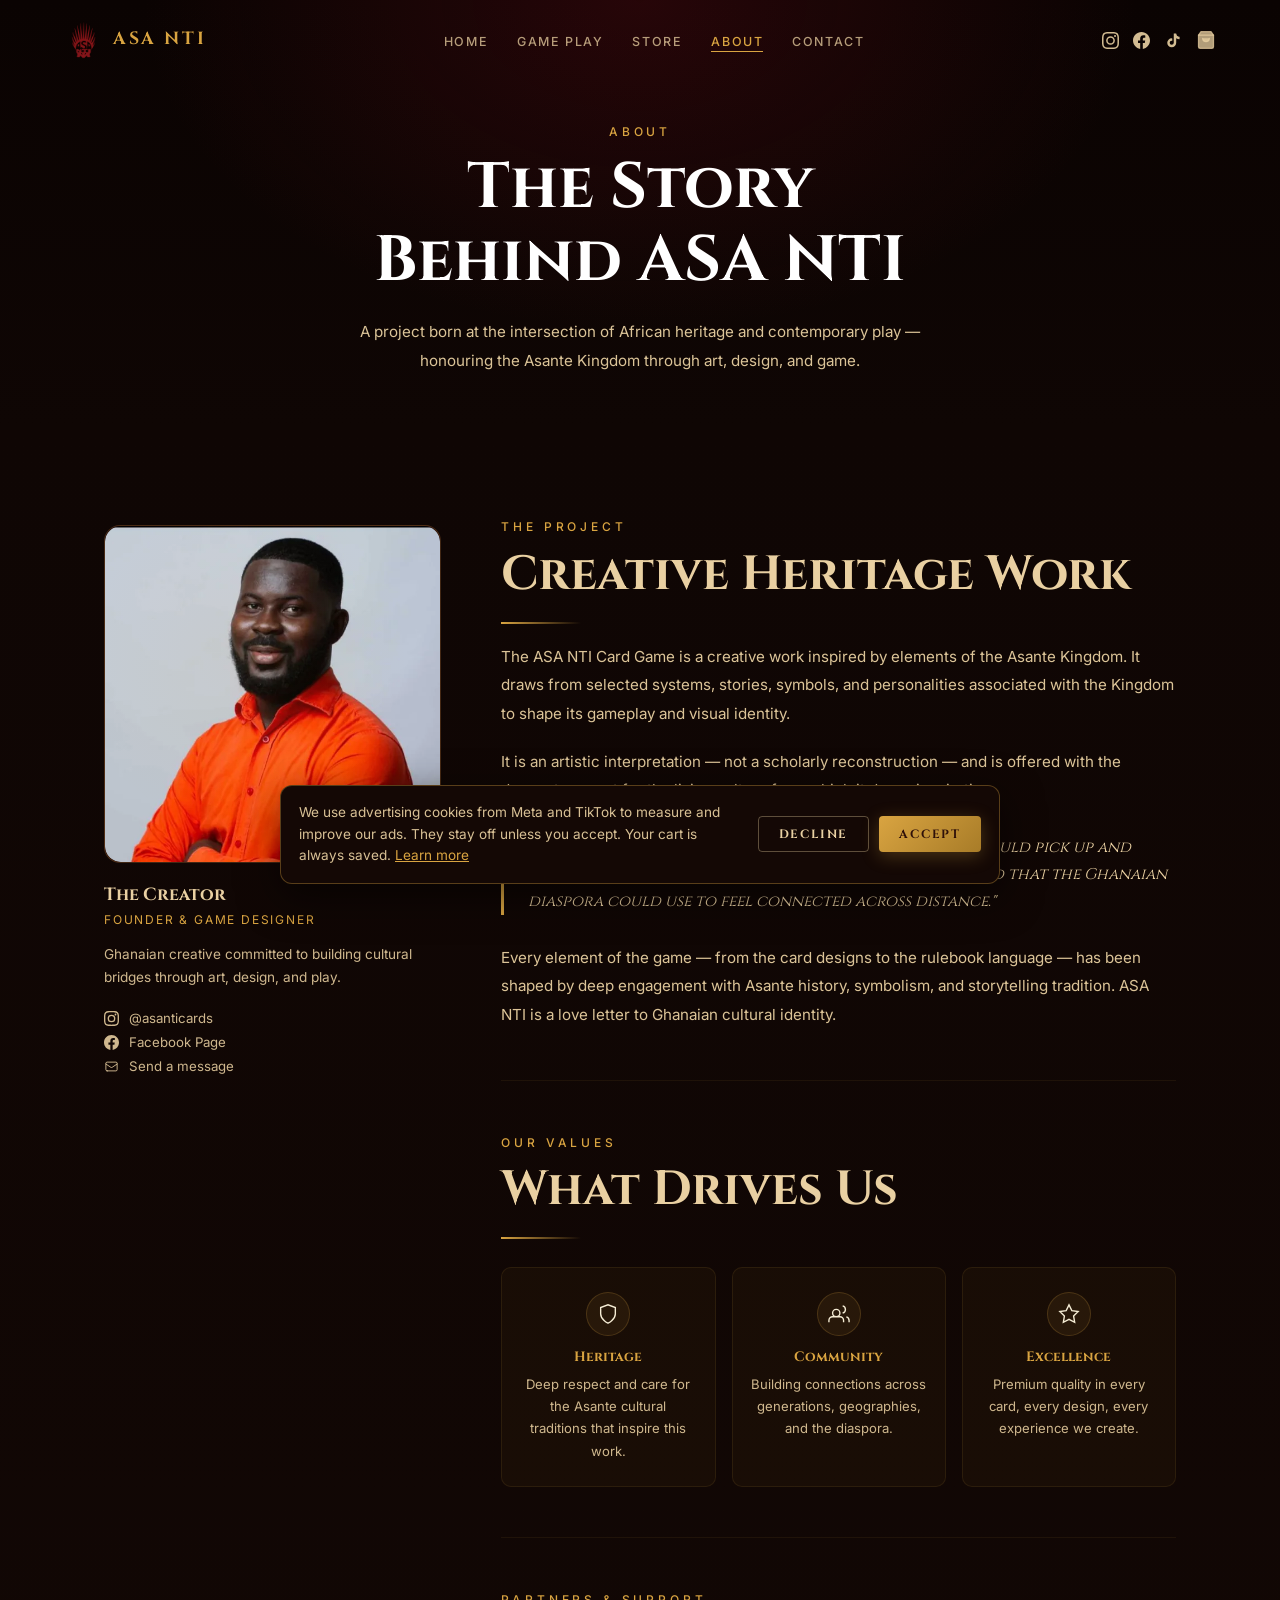
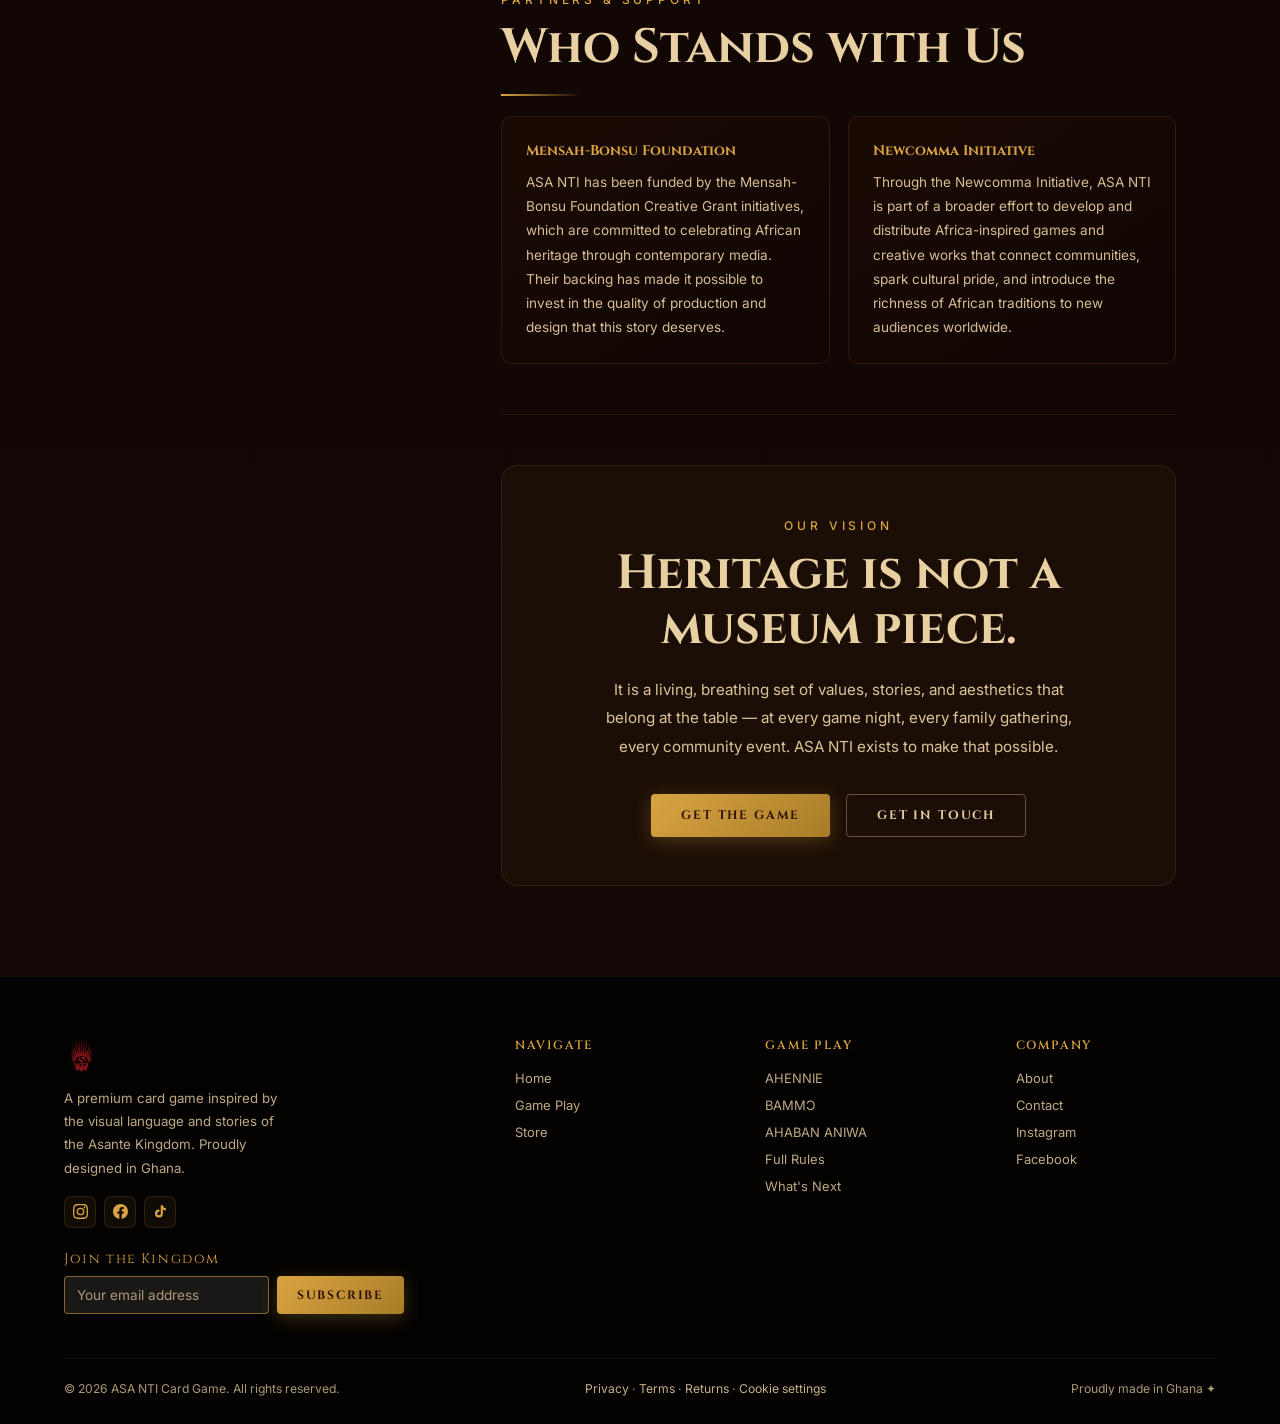
==== commit e9a79173: "Add Privacy, Terms and Returns pages and cookie consent for ad pixels - privacy.html, terms.html, re" ====
--- a/about.html
+++ b/about.html
@@ -28,7 +28,7 @@
 <link rel="preconnect" href="https://fonts.gstatic.com" crossorigin>
 <link href="https://fonts.googleapis.com/css2?family=Cinzel:wght@400;600;700;900&family=Cinzel+Decorative:wght@400;700&family=Inter:wght@300;400;500;600&display=swap" rel="stylesheet">
 <script src="https://js.paystack.co/v1/inline.js" defer></script>
-<link rel="stylesheet" href="css/main.css?v=20261025c">
+<link rel="stylesheet" href="css/main.css?v=20261026d">
 </head>
 <body>
 
@@ -184,6 +184,7 @@
     </div>
     <div class="footer-bottom">
       <span>© <span class="footer-year">2026</span> ASA NTI Card Game. All rights reserved.</span>
+      <span class="footer-legal"><a href="privacy.html">Privacy</a> · <a href="terms.html">Terms</a> · <a href="returns.html">Returns</a> · <a href="#" onclick="openCookieSettings();return false;">Cookie settings</a></span>
       <span>Proudly made in Ghana ✦</span>
     </div>
   </div>
@@ -210,7 +211,7 @@
     <div class="cart-subtotal"><span>Shipping</span><span id="cartShippingDisplay">Calculated at checkout</span></div>
     <div class="cart-total-row"><span>Total</span><span id="cartTotal">GH₵ 0</span></div>
     <button class="cart-checkout-btn" onclick="openCheckout()">Proceed to Checkout →</button>
-    <p style="font-size:0.75rem;color:rgba(233,208,162,0.73);text-align:center;margin-top:10px">Secure payment via Paystack ✦ Free shipping over GH₵ 200</p>
+    <p style="font-size:0.75rem;color:rgba(233,208,162,0.73);text-align:center;margin-top:10px">Secure payment via Paystack ✦ Delivery across Ghana &amp; worldwide</p>
   </div>
 </div>
 
@@ -246,27 +247,27 @@
 
           <div class="co-section-title">Shipping Method</div>
           <div class="shipping-options">
-            <div class="ship-opt selected" id="ship_standard" onclick="selectShipping('standard',0)">
+            <div class="ship-opt selected" id="ship_standard" onclick="selectShipping('standard',50)">
               <div class="ship-opt-name">Standard</div>
               <div class="ship-opt-days">3–5 business days</div>
-              <div class="ship-opt-price" id="ship_standard_price">Free</div>
-            </div>
-            <div class="ship-opt" id="ship_express" onclick="selectShipping('express',30)">
+              <div class="ship-opt-price" id="ship_standard_price">GH₵ 50</div>
+            </div>
+            <div class="ship-opt" id="ship_express" onclick="selectShipping('express',80)">
               <div class="ship-opt-name">Express</div>
               <div class="ship-opt-days">1–2 business days</div>
-              <div class="ship-opt-price">GH₵ 30</div>
-            </div>
-            <div class="ship-opt" id="ship_diaspora" onclick="selectShipping('diaspora',80)">
+              <div class="ship-opt-price" id="ship_express_price">GH₵ 80</div>
+            </div>
+            <div class="ship-opt" id="ship_diaspora" onclick="selectShipping('diaspora',200)">
               <div class="ship-opt-name">Diaspora</div>
               <div class="ship-opt-days">7–14 business days</div>
-              <div class="ship-opt-price">GH₵ 80</div>
+              <div class="ship-opt-price" id="ship_diaspora_price">GH₵ 200</div>
             </div>
           </div>
 
           <div class="co-section-title">Order Summary</div>
           <div class="co-order-summary">
             <div id="coOrderLines"></div>
-            <div class="co-order-line"><span>Shipping</span><span id="coShippingLine">Free</span></div>
+            <div class="co-order-line"><span>Shipping</span><span id="coShippingLine">GH₵ 50</span></div>
             <div class="co-order-line total"><span>Total</span><span id="coTotal">GH₵ 0</span></div>
           </div>
 
@@ -284,5 +285,5 @@
 <!-- ═══════════ TOAST CONTAINER ═══════════ -->
 <div class="toast-wrap" id="toastWrap"></div>
 
-<script src="js/main.js?v=20261025c"></script>
+<script src="js/main.js?v=20261026d"></script>
 </body>
--- a/css/main.css
+++ b/css/main.css
@@ -615,3 +615,42 @@
 .footer-nl .btn{white-space:nowrap}
 /* Saving badge (e.g. Two-Box Bundle) */
 .badge-sale{background:#8eba80;color:#0f2a0a}
+
+/* Review form (store page) */
+.review-form-card{margin-top:28px;background:linear-gradient(145deg,#1A0A04,#100604);border:1px solid rgba(217,164,65,0.18);border-radius:var(--r);padding:32px;max-width:720px}
+.review-form-title{font-family:'Cinzel',serif;color:var(--gold);font-size:1.15rem;letter-spacing:0.06em;margin-bottom:8px}
+.review-form-intro{font-size:0.88rem;line-height:1.7;color:rgba(233,208,162,0.85);margin-bottom:20px}
+.form-hint{text-transform:none;letter-spacing:0;color:rgba(233,208,162,0.6);font-weight:400}
+.star-input{display:inline-flex;flex-direction:row-reverse;gap:4px}
+.star-input input{position:absolute;opacity:0;width:1px;height:1px}
+.star-input label{font-size:2rem;line-height:1;color:rgba(217,164,65,0.3);cursor:pointer;padding:2px;min-width:44px;min-height:44px;display:flex;align-items:center;justify-content:center;transition:color 0.15s}
+.star-input input:checked ~ label,.star-input label:hover,.star-input label:hover ~ label{color:var(--gold)}
+.star-input input:focus-visible + label{outline:2px solid var(--gold);outline-offset:2px;border-radius:4px}
+.review-consent{display:flex;gap:10px;align-items:flex-start;font-size:0.85rem;color:rgba(233,208,162,0.85);line-height:1.5;margin:4px 0 20px;cursor:pointer}
+.review-consent input{margin-top:3px;width:18px;height:18px;accent-color:var(--gold);flex-shrink:0}
+.review-submit{width:100%;padding:15px;letter-spacing:0.2em}
+@media(max-width:560px){.review-form-card{padding:22px}}
+
+/* Policy pages */
+.legal{max-width:760px;margin:0 auto;color:rgba(233,208,162,0.9);font-size:0.95rem;line-height:1.8}
+.legal h2{font-family:'Cinzel',serif;color:var(--gold);font-size:1.15rem;letter-spacing:0.04em;margin:2.2rem 0 0.7rem}
+.legal p{margin:0 0 1rem}
+.legal ul,.legal ol{margin:0 0 1rem;padding-left:1.4rem}
+.legal li{margin-bottom:0.45rem}
+.legal a{color:var(--gold);text-decoration:underline;text-underline-offset:2px}
+.legal strong{color:var(--cream)}
+.legal-updated{font-size:0.82rem;color:rgba(233,208,162,0.7);font-style:italic}
+/* Footer legal links */
+.footer-legal a{color:rgba(233,208,162,0.85);text-decoration:none}
+.footer-legal a:hover{color:var(--gold)}
+/* Store: returns tile is a link */
+a.ship-item-link{text-decoration:none;color:inherit}
+a.ship-item-link:hover{border-color:rgba(217,164,65,0.4)}
+/* Checkout agreement links */
+#checkoutContent p a{color:var(--gold)}
+/* Cookie consent banner */
+.cookie-banner{position:fixed;left:16px;right:16px;bottom:16px;z-index:650;max-width:720px;margin:0 auto;background:#140805;border:1px solid rgba(217,164,65,0.35);border-radius:12px;padding:16px 18px;box-shadow:0 12px 40px rgba(0,0,0,0.55);display:flex;gap:16px;align-items:center;flex-wrap:wrap}
+.cookie-banner p{flex:1;min-width:240px;margin:0;font-size:0.85rem;line-height:1.6;color:rgba(233,208,162,0.92)}
+.cookie-banner a{color:var(--gold)}
+.cookie-actions{display:flex;gap:10px;flex-shrink:0}
+@media(max-width:560px){.cookie-actions{width:100%}.cookie-actions .btn{flex:1}}
